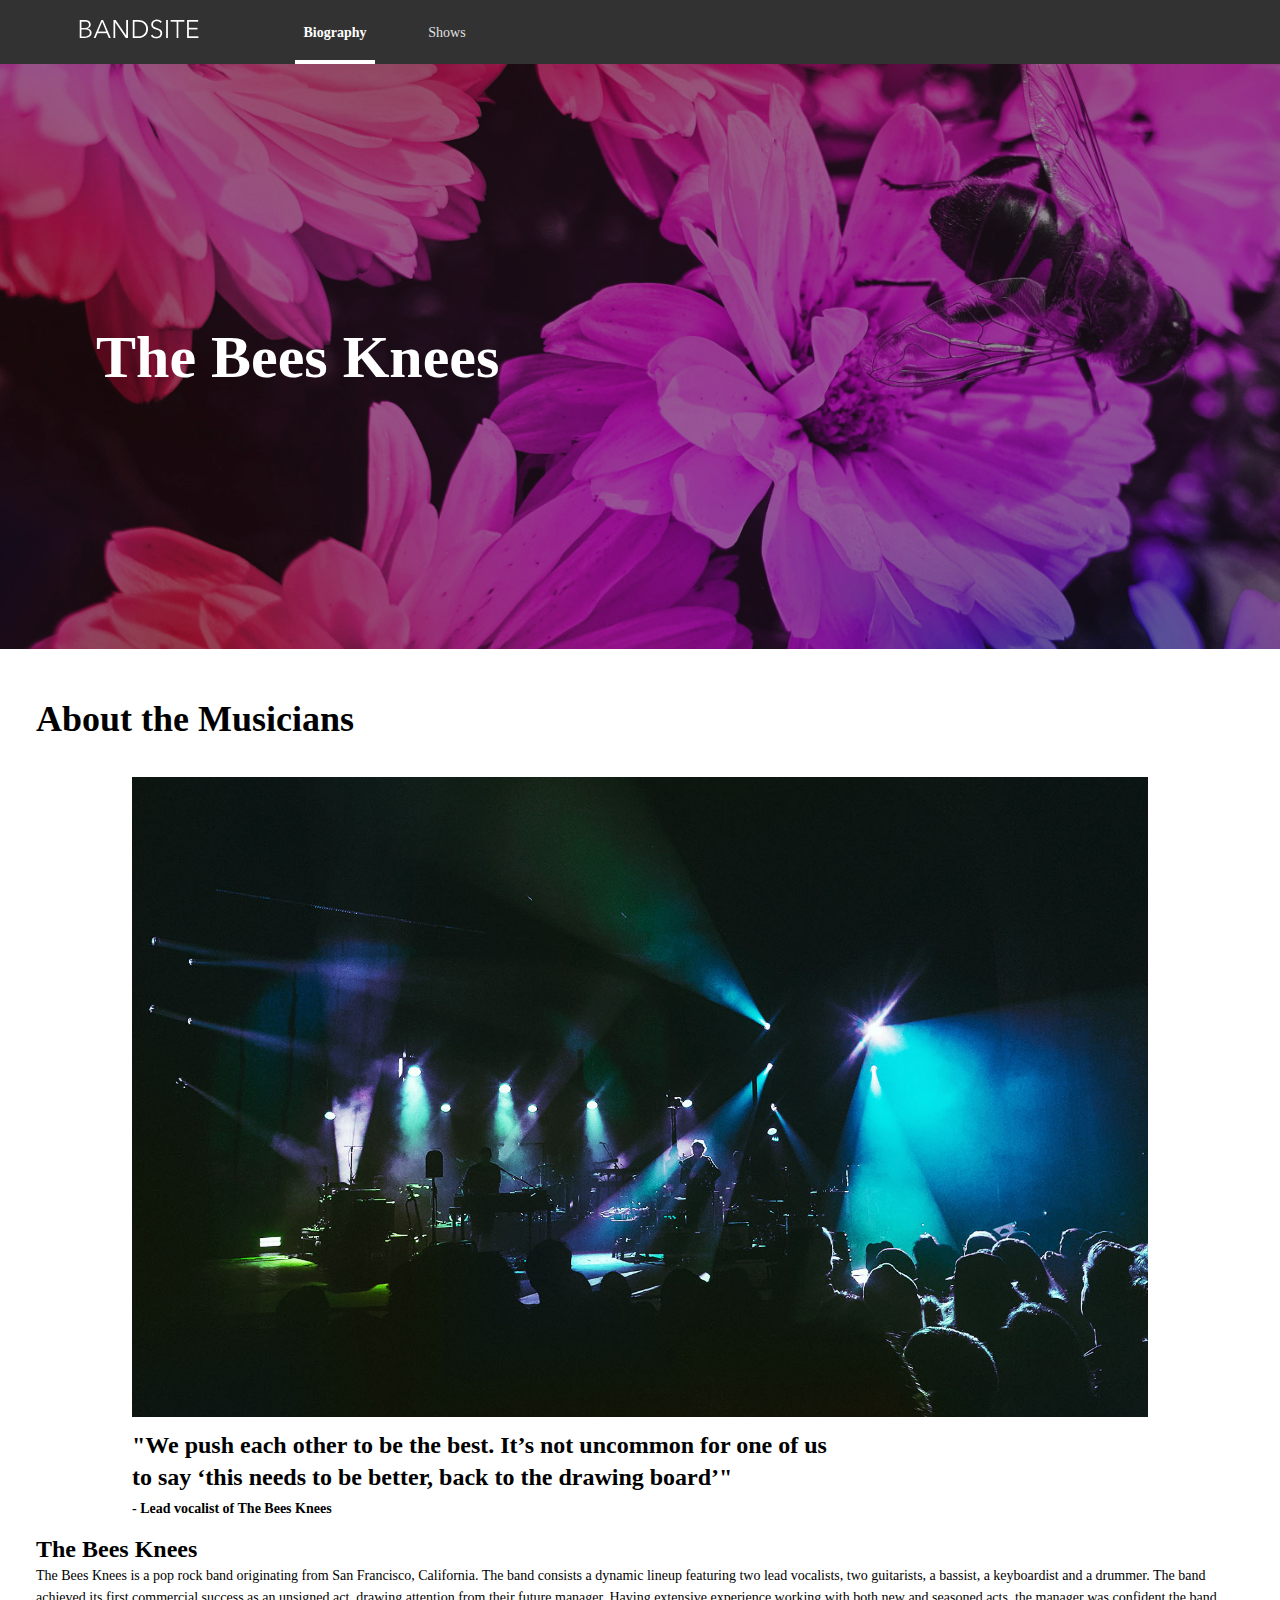
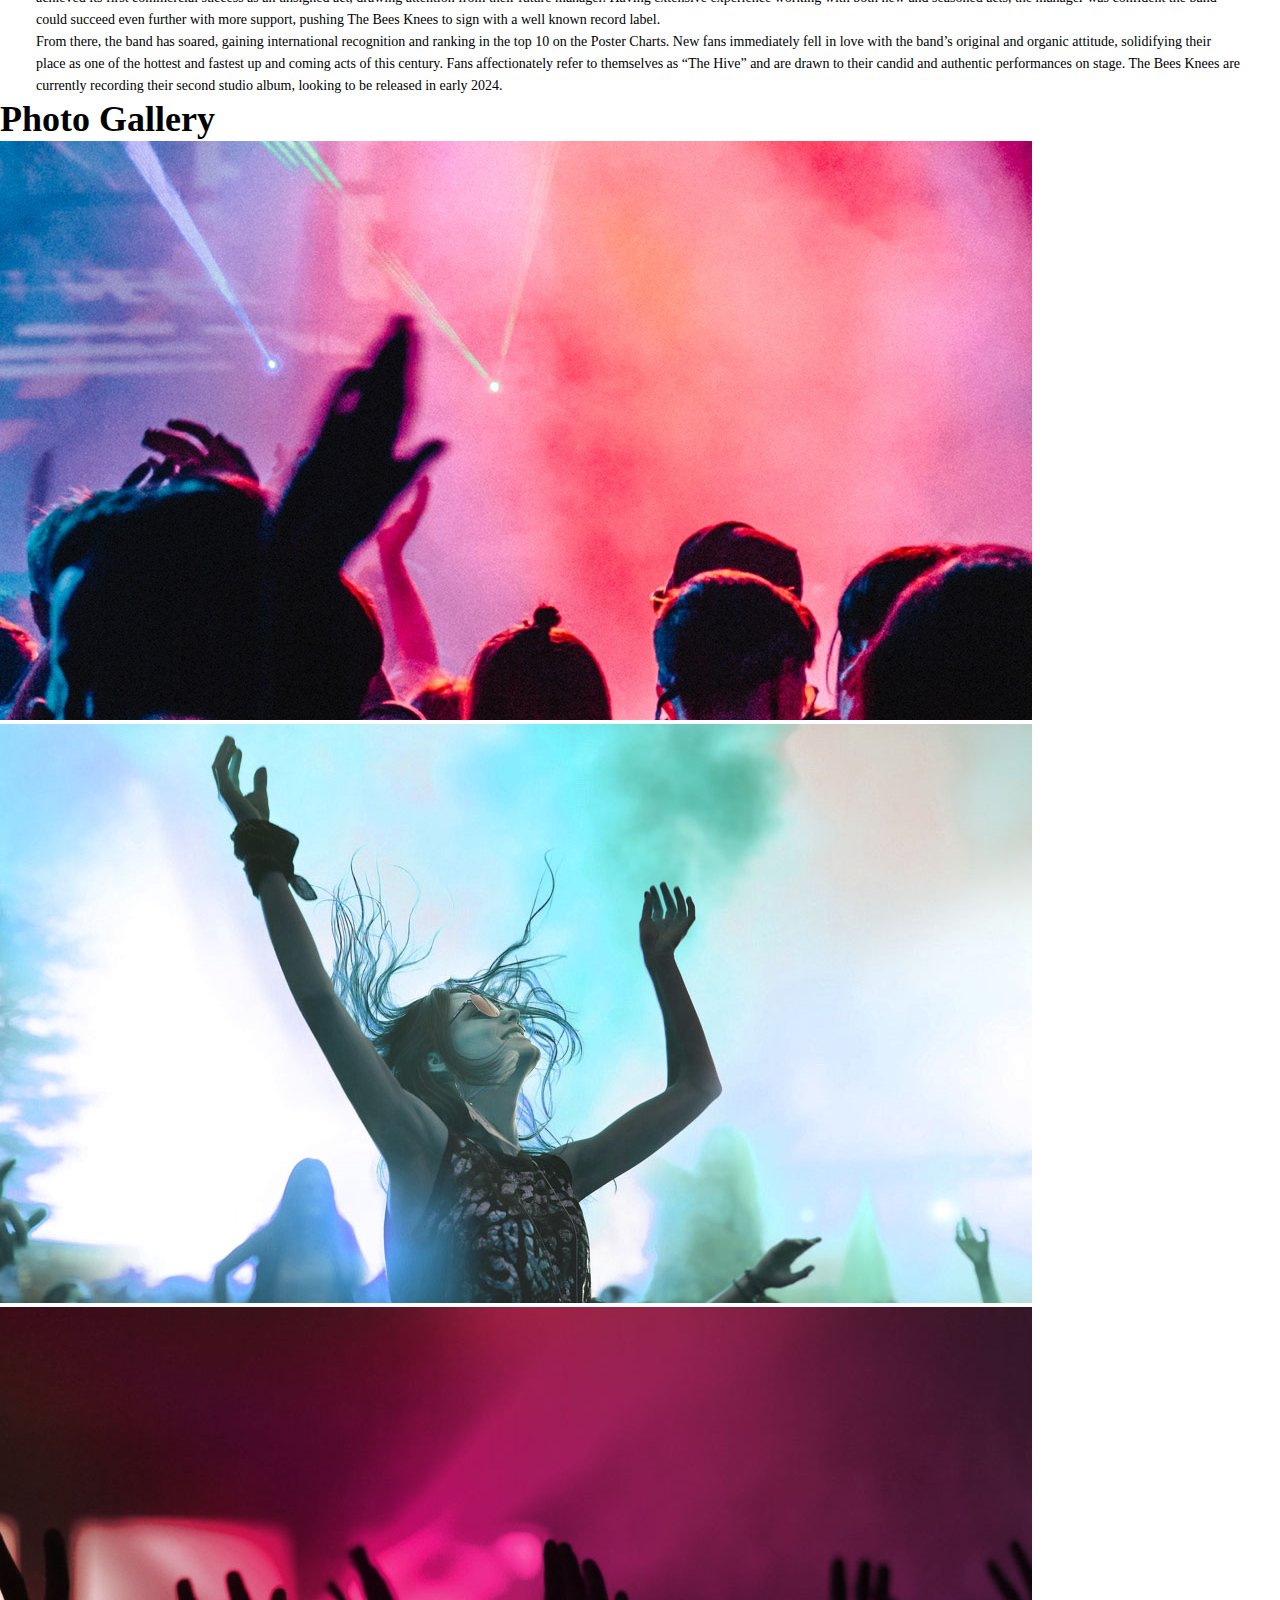
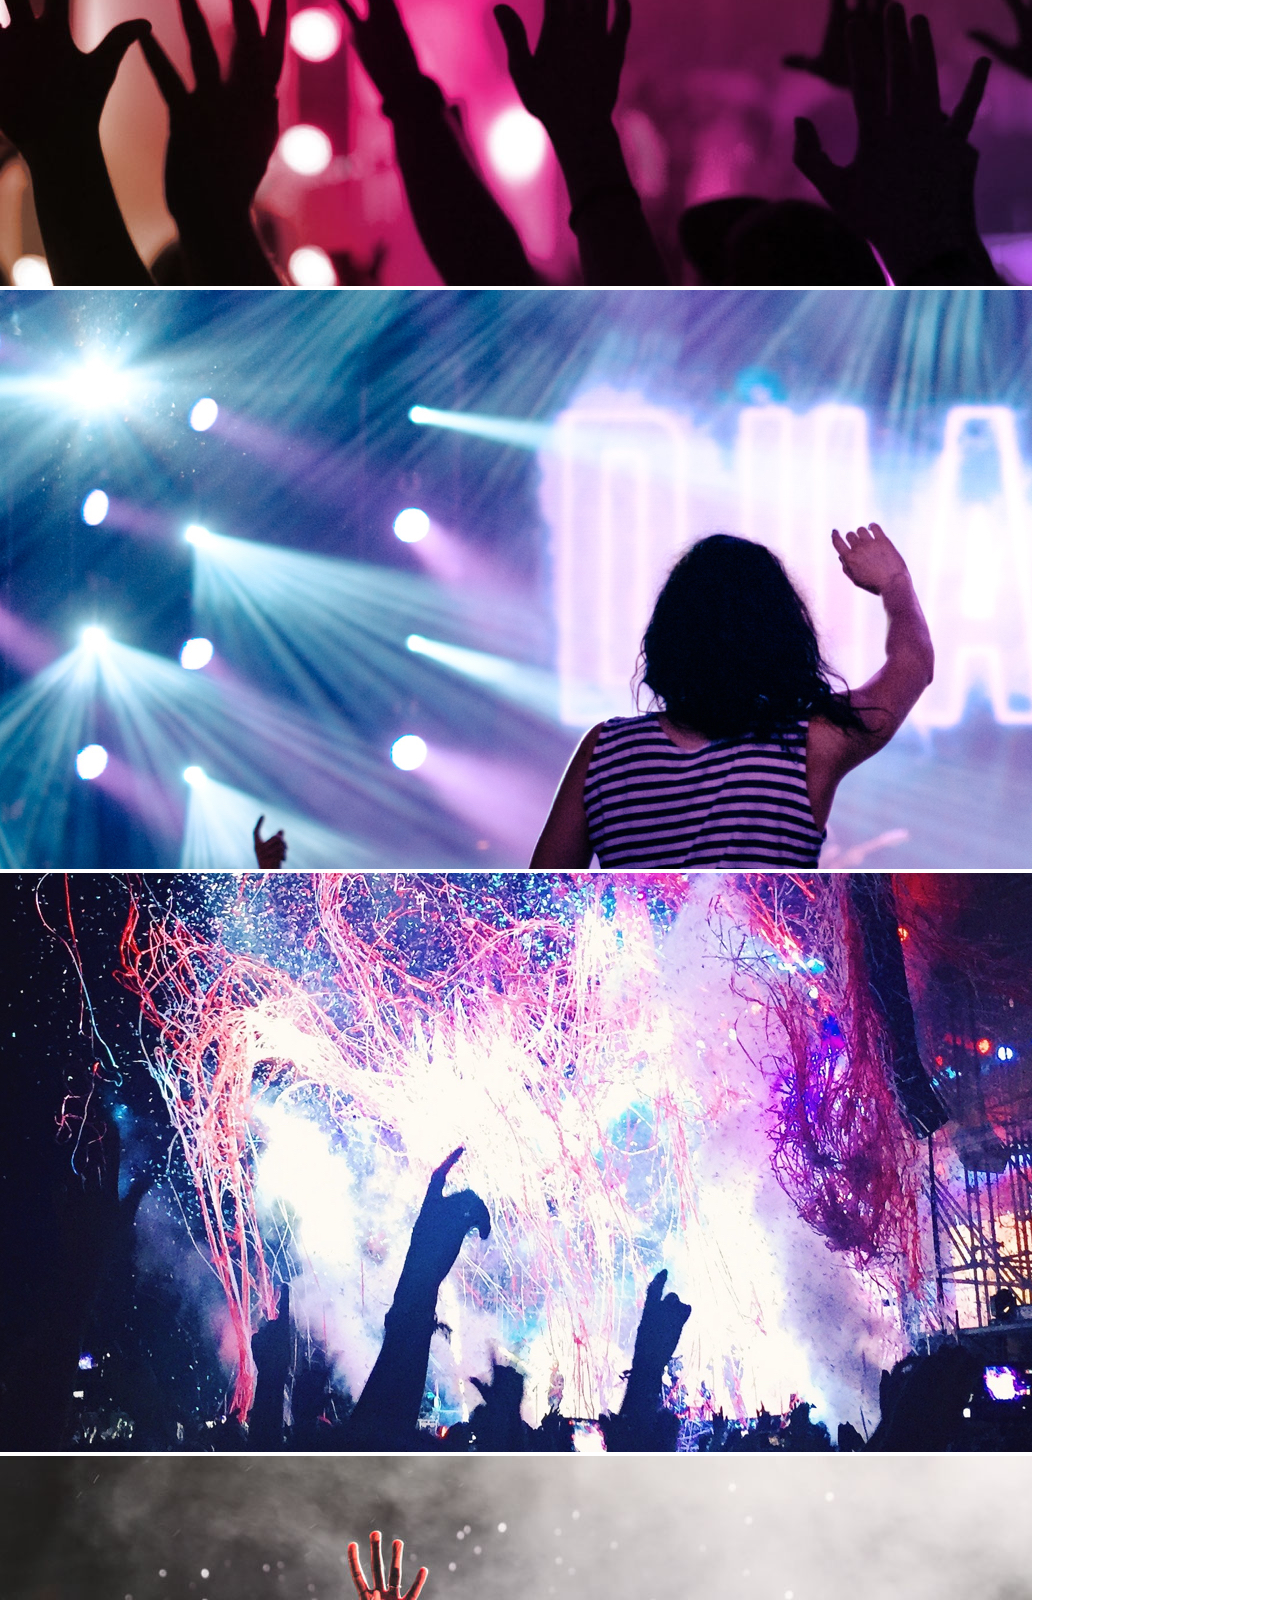
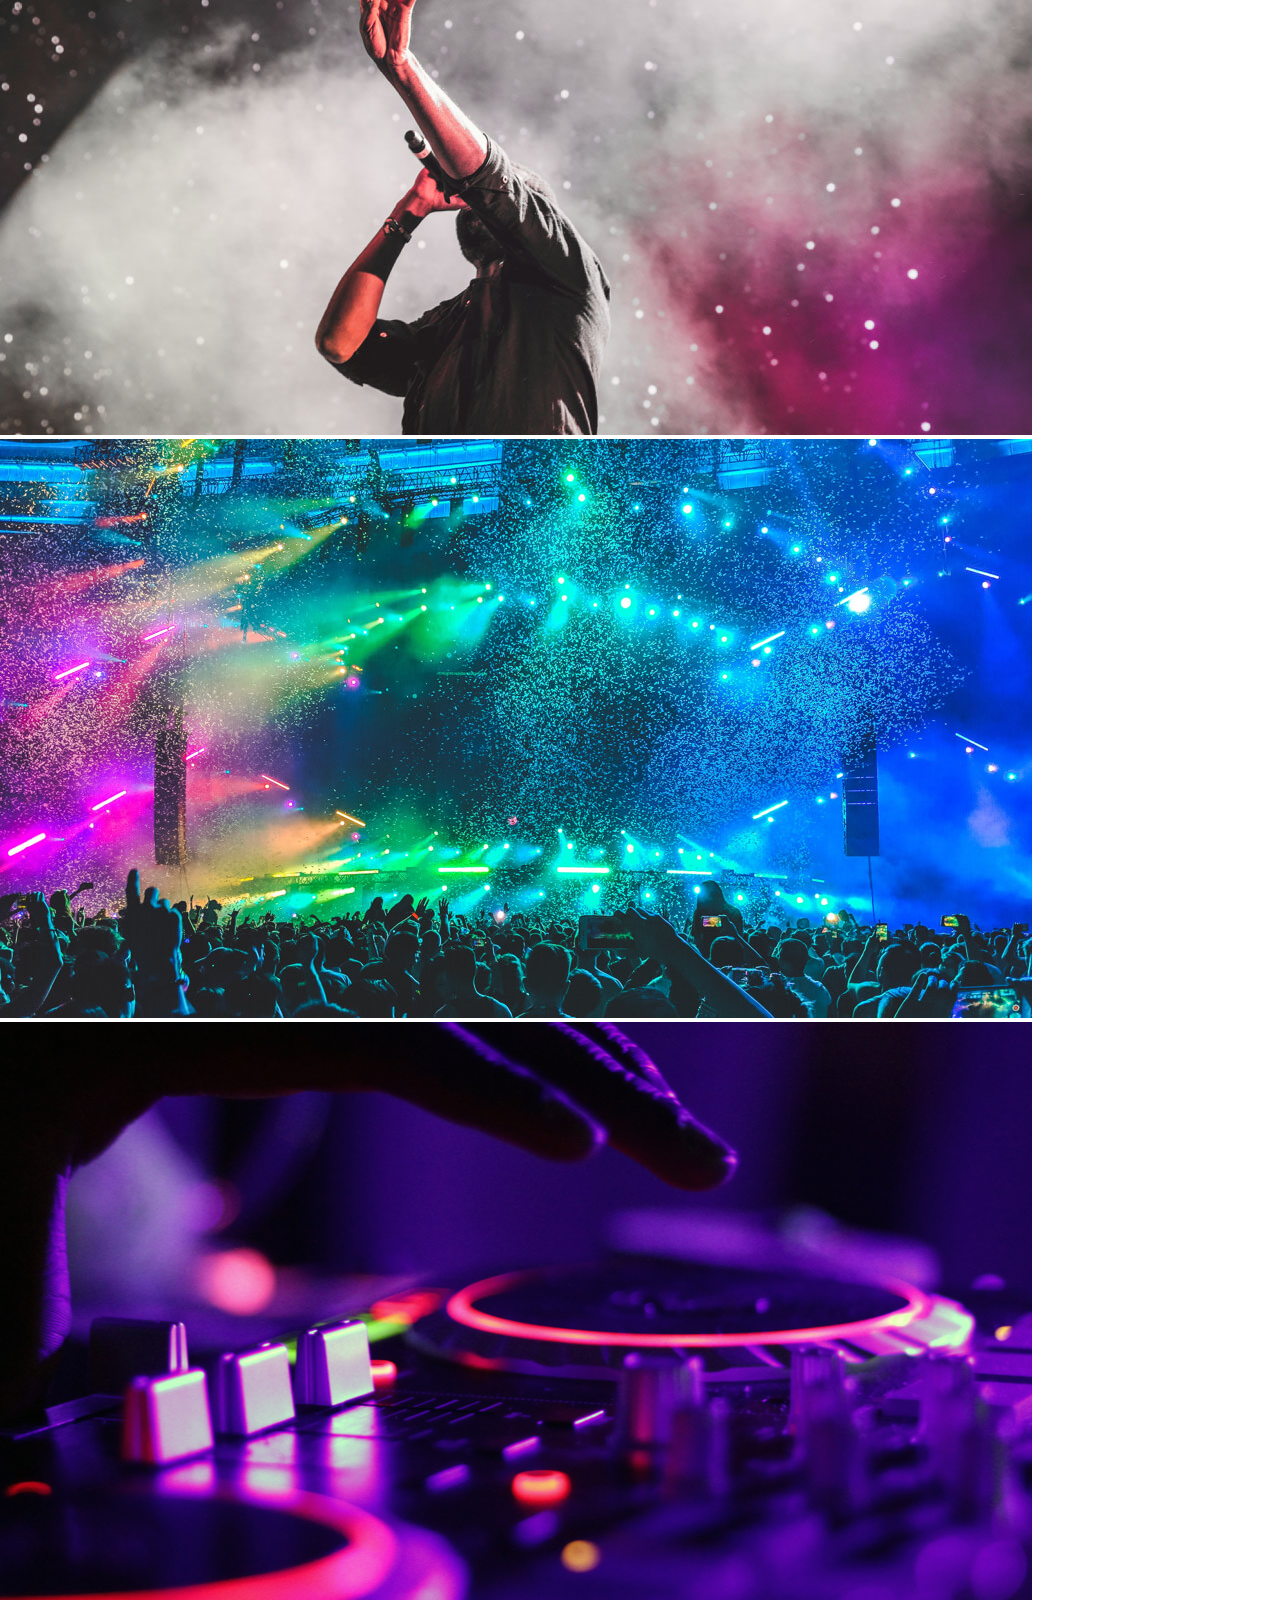
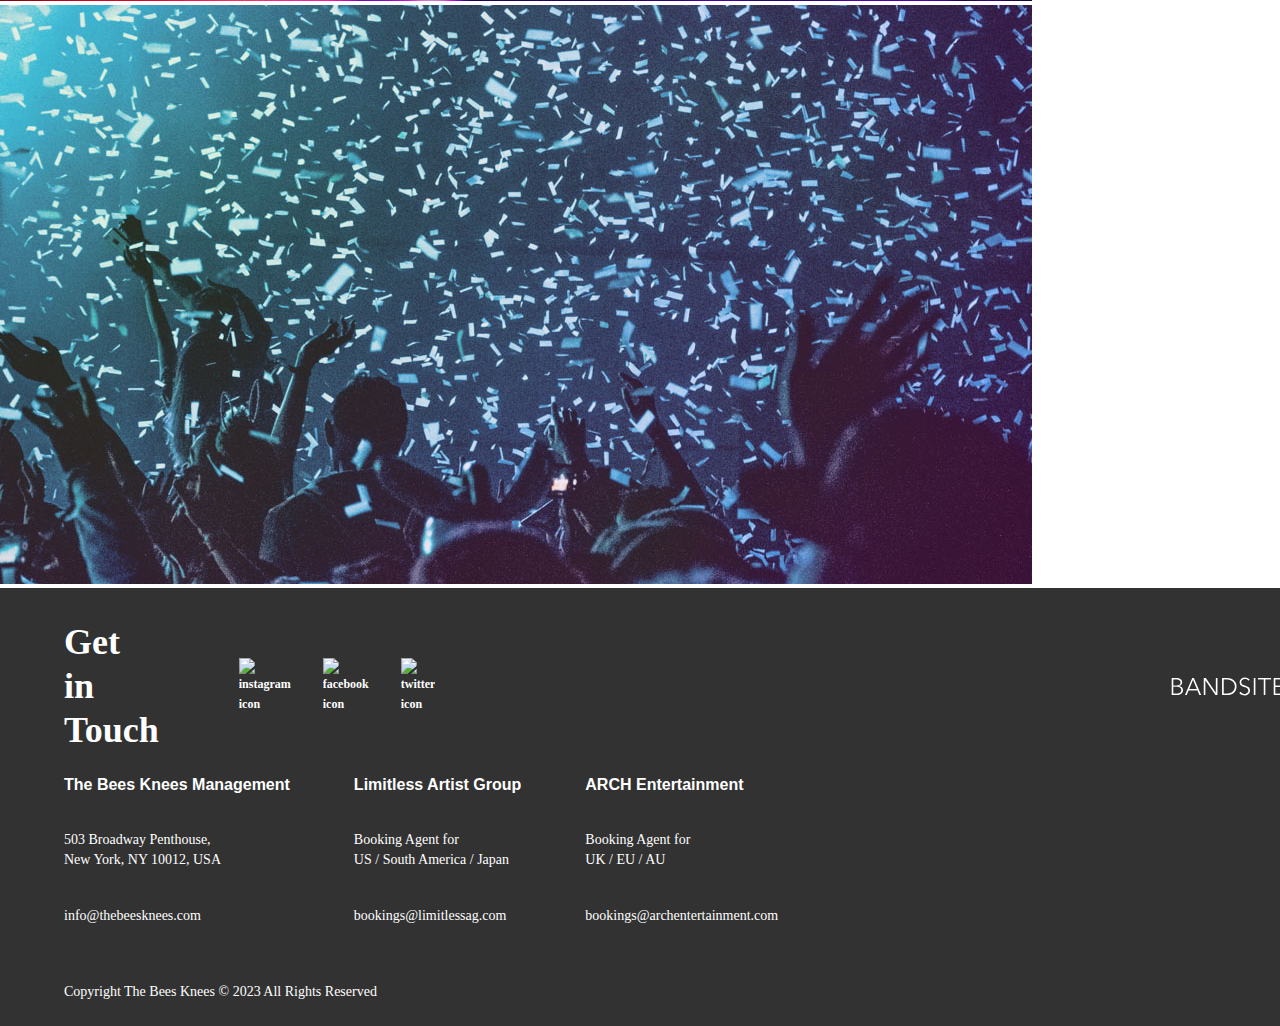
==== index.html @ 5f23d408 "add styling to about section image and quote" ====
<!DOCTYPE html>
<html lang="en">
<head>
    <meta charset="UTF-8">
    <meta name="viewport" content="width=device-width, initial-scale=1.0">
    <title>BandSite | Biography</title>
    <link rel="stylesheet" href="./styles/bio.css" />
</head>
<body>
    <!-- navigation -->
    <header class="nav-header">
        <nav class="navigation">
            <h1 class="navigation__heading">
                <a href="./index.html"><img class="navigation__logo" src="./assets/logos/Logo-bandsite.svg" alt="bandsite logo"></a>
            </h1>
            </div>
            <div class="navigation__menu">
                <ul class="navigation__pages">
                    <li class="navigation__item navigation__item--active"><a class="navigation__link navigation__link--active" href="./index.html">Biography</a></li>
                    <li class="navigation__item navigation__item--inactive"><a class="navigation__link navigation__link--inactive" href="./pages/shows.html">Shows</a></li>
                </ul>
            </div>
        </nav>
    </header>

    <!-- hero section -->
    <section class="hero">
        <div class="hero__title">
            <h2 class="hero__text">The Bees Knees</h2>
        </div>
    </section>

    <main>
        <!-- about section -->
        <section class="about">
            <div>
                <h2 class="about__title">About the Musicians</h2>
            </div>

            <div class="about__content">
                <div>
                    <img class="about__image" src="./assets/images/band.jpg" alt="band on stage">
                </div>

                <!-- quote from band -->
                <div class="about__quote">
                    <p class="about__quotation">"We push each other to be the best. It’s not uncommon for one of us to say ‘this needs to be better, back to the drawing board’"</p>
                    <p class="about__quotee">- Lead vocalist of The Bees Knees</p>
                </div>

                <!-- band biography -->
                <article class="about__biography">
                    <h3 class="about__subtitle">The Bees Knees</h3>
                    <div class="about__text">
                        <p class="about__paragraph">The Bees Knees is a pop rock band originating from San Francisco, California. The band consists a dynamic lineup featuring two lead vocalists, two guitarists, a bassist, a keyboardist and a drummer. The band achieved its first commercial success as an unsigned act, drawing attention from their future manager. Having extensive experience working with both new and seasoned acts, the manager was confident the band could succeed even further with more support, pushing The Bees Knees to sign with a well known record label.</p>
                        <p class="about__paragraph">From there, the band has soared, gaining international recognition and ranking in the top 10 on the Poster Charts. New fans immediately fell in love with the band’s original and organic attitude, solidifying their place as one of the hottest and fastest up and coming acts of this century. Fans affectionately refer to themselves as “The Hive” and are drawn to their candid and authentic performances on stage. The Bees Knees are currently recording their second studio album, looking to be released in early 2024.</p>
                    </div>
                </article>
            </div>
        </section>

        <!-- gallery section -->
        <section class="gallery">
            <h2 class="gallery__title">Photo Gallery</h2>
            <div class="gallery__collection">
                <img class="gallery__image" src="./assets/images/Photo-gallery-1.jpg" alt="">
                <img class="gallery__image" src="./assets/images/Photo-gallery-2.jpg" alt="">
                <img class="gallery__image" src="./assets/images/Photo-gallery-3.jpg" alt="">
                <img class="gallery__image" src="./assets/images/Photo-gallery-4.jpg" alt="">
                <img class="gallery__image" src="./assets/images/Photo-gallery-5.jpg" alt="">
                <img class="gallery__image" src="./assets/images/Photo-gallery-6.jpg" alt="">
                <img class="gallery__image" src="./assets/images/Photo-gallery-7.jpg" alt="">
                <img class="gallery__image" src="./assets/images/Photo-gallery-8.jpg" alt="">
                <img class="gallery__image" src="./assets/images/Photo-gallery-9.jpg" alt="">
            </div>
        </section>
    </main>

    <!-- footer -->
    <footer class="footer">
        <section class="footer__content">

            <!-- social media section -->
            <section class="footer__social">
                <h2 class="footer__title">Get in Touch</h2>
                <div class="footer__menu">
                    <a class="footer__link" href="https://instagram.com"><img class="footer__icons" src="./assets/icons/SVG/Icon-instagram.svg" alt="instagram icon"></a>
                    <a class="footer__link" href="https://facebook.com"><img class="footer__icons" src="./assets/icons/SVG/Icon-facebook.svg" alt="facebook icon"></a>
                    <a class="footer__link" href="https://twitter.com"><img class="footer__icons" src="./assets/icons/SVG/Icon-twitter.svg" alt="twitter icon"></a>
                </div>
                <!-- footer logo for tablet and desktop -->
                <div class="footer__wordmark--nonmobile">
                    <a class="footer__wordmark--nonmobile" href="./index.html"><img class="footer__logo-nonmobile" src="./assets/logos/Logo-bandsite.svg" alt="bandsite logo"></a>
                </div>
            </section>

            <!-- contact section -->
            <section class="footer__contact">
                <div class="footer__info">
                    <h4 class="footer__subtitle">The Bees Knees Management</h4>
                    <p class="footer__text">503 Broadway Penthouse,</p>
                    <p class="footer__text">New York, NY 10012, USA</p>
                    <p class="footer__email"><a class="footer__text" href="mailto:info@thebeesknees.com"></a>info@thebeesknees.com</p>
                </div>
                <div class="footer__info">
                    <h4 class="footer__subtitle">Limitless Artist Group</h4>
                    <p class="footer__text">Booking Agent for</p>
                    <p class="footer__text">US / South America / Japan</p>
                    <p class="footer__email"><a class="footer__text" href="mailto:bookings@limitlessag.com"></a>bookings@limitlessag.com</p>
                </div>
                <div class="footer__info">
                    <h4 class="footer__subtitle">ARCH Entertainment</h4>
                    <p class="footer__text">Booking Agent for</p>
                    <p class="footer__text">UK / EU / AU</p>
                    <p class="footer__email"><a class="footer__text" href="mailto:bookings@archentertainment.com"></a>bookings@archentertainment.com</p>
                </div>
            </section>

            <!-- footer logo for mobile -->
            <div class="footer__wordmark--mobile">
                <a class="footer__wordmark--mobile" href="./index.html"><img class="footer__logo--mobile" src="./assets/logos/Logo-bandsite.svg" alt="bandsite logo"></a>
            </div>

            <!-- copyright section -->
            <div>
                <p class="footer__copy">Copyright The Bees Knees © 2023 All Rights Reserved</p>
            </div>
        </section>
    </footer>
</body>
</html>
---- styles/bio.css ----
@font-face {
  font-family: "Avenir Next";
  src: url(../assets/fonts/AvenirNextLTPro-Regular.otf) format("otf");
  font-weight: 400;
  font-style: normal;
}
@font-face {
  font-family: "Avenir Next";
  src: url(../assets/fonts/AvenirNextLTPro-Demi.otf) format("otf");
  font-weight: 600;
  font-style: normal;
}
@font-face {
  font-family: "Avenir Next";
  src: url(../assets/fonts/AvenirNextLTPro-Bold.otf) format("otf");
  font-weight: 700;
  font-style: normal;
}
html {
  font-family: "Avenir Next", sans-serif;
}

* {
  box-sizing: border-box;
}

html, body {
  padding: 0rem;
  margin: 0rem;
}

h1, h2, h3, h4, p {
  margin: 0rem;
}

ul, li {
  list-style-type: none;
}

a, a:visited {
  text-decoration: none;
  color: #FFFFFF;
}

@media screen and (min-width: 320px) and (max-width: 767px) {
  h1 {
    font-family: "Avenir Next";
    font-weight: 700;
    font-size: 24px;
    line-height: 32px;
  }
}
@media screen and (min-width: 768px) and (max-width: 1279px) {
  h1 {
    font-family: "Avenir Next";
    font-weight: 700;
    font-size: 60px;
    line-height: 68px;
  }
}
@media screen and (min-width: 1280px) and (max-width: 1920px) {
  h1 {
    font-family: "Avenir Next";
    font-weight: 700;
    font-size: 60px;
    line-height: 68px;
  }
}

@media screen and (min-width: 320px) and (max-width: 767px) {
  h2 {
    font-family: "Avenir Next";
    font-weight: 700;
    font-size: 24px;
    line-height: 32px;
  }
}
@media screen and (min-width: 768px) and (max-width: 1279px) {
  h2 {
    font-family: "Avenir Next";
    font-weight: 700;
    font-size: 36px;
    line-height: 44px;
  }
}
@media screen and (min-width: 1280px) and (max-width: 1920px) {
  h2 {
    font-family: "Avenir Next";
    font-weight: 700;
    font-size: 36px;
    line-height: 44px;
  }
}

@media screen and (min-width: 320px) and (max-width: 767px) {
  h3 {
    font-family: "Avenir Next";
    font-weight: 600;
    font-size: 14px;
    line-height: 22px;
  }
}
@media screen and (min-width: 768px) and (max-width: 1279px) {
  h3 {
    font-family: "Avenir Next";
    font-weight: 600;
    font-size: 24px;
    line-height: 32px;
  }
}
@media screen and (min-width: 1280px) and (max-width: 1920px) {
  h3 {
    font-family: "Avenir Next";
    font-weight: 600;
    font-size: 24px;
    line-height: 32px;
  }
}

@media screen and (min-width: 320px) and (max-width: 767px) {
  p {
    font-family: "Avenir Next";
    font-weight: 400;
    font-size: 13px;
    line-height: 18px;
  }
}
@media screen and (min-width: 768px) and (max-width: 1279px) {
  p {
    font-family: "Avenir Next";
    font-weight: 400;
    font-size: 14px;
    line-height: 22px;
  }
}
@media screen and (min-width: 1280px) and (max-width: 1920px) {
  p {
    font-family: "Avenir Next";
    font-weight: 400;
    font-size: 14px;
    line-height: 22px;
  }
}

@media screen and (min-width: 320px) and (max-width: 767px) {
  a, li {
    font-family: "Avenir Next";
    font-weight: 700;
    font-size: 10px;
    line-height: 20px;
  }
}
@media screen and (min-width: 768px) and (max-width: 1279px) {
  a, li {
    font-family: "Avenir Next";
    font-weight: 700;
    font-size: 12px;
    line-height: 20px;
  }
}
@media screen and (min-width: 1280px) and (max-width: 1920px) {
  a, li {
    font-family: "Avenir Next";
    font-weight: 700;
    font-size: 12px;
    line-height: 20px;
  }
}

.nav-header {
  width: 100%;
  background-color: #323232;
}
@media screen and (min-width: 320px) and (max-width: 767px) {
  .nav-header {
    padding: 0.5rem 0rem;
  }
}
@media screen and (min-width: 768px) and (max-width: 1279px) {
  .nav-header {
    padding-left: 36px;
    padding-right: 36px;
  }
}
@media screen and (min-width: 1280px) and (max-width: 1920px) {
  .nav-header {
    padding: 0 auto;
  }
}

.navigation {
  width: 100%;
  background-color: #323232;
  display: flex;
}
@media screen and (min-width: 320px) and (max-width: 767px) {
  .navigation {
    flex-direction: column;
    align-items: center;
    justify-content: center;
  }
}
@media screen and (min-width: 768px) and (max-width: 1279px) {
  .navigation {
    align-items: center;
    justify-content: flex-end;
    height: 4rem;
  }
}
@media screen and (min-width: 1280px) and (max-width: 1920px) {
  .navigation {
    align-items: center;
    justify-content: flex-end;
    margin: 0 63px;
    height: 4rem;
  }
}
.navigation__heading {
  padding: 0.5rem 1rem;
}
@media screen and (min-width: 768px) and (max-width: 1279px) {
  .navigation__heading {
    display: flex;
    align-items: flex-start;
  }
}
@media screen and (min-width: 1280px) and (max-width: 1920px) {
  .navigation__heading {
    display: flex;
    align-items: flex-start;
  }
}
.navigation__logo {
  width: 120px;
  height: 20px;
}
.navigation__menu {
  width: 100%;
}
.navigation__pages {
  width: 100%;
  display: flex;
  align-items: flex-end;
  justify-content: space-around;
  position: relative;
  top: 0.5rem;
  padding: 0rem;
  margin: 0rem;
}
@media screen and (min-width: 768px) and (max-width: 1279px) {
  .navigation__pages {
    justify-content: left;
    padding: 0.4rem 0rem 0rem 4rem;
    margin: 0rem;
  }
}
@media screen and (min-width: 1280px) and (max-width: 1920px) {
  .navigation__pages {
    justify-content: left;
    padding: 0.4rem 0rem 0rem 4rem;
    margin: 0rem;
  }
}
.navigation__item {
  text-align: center;
  padding: 0rem 0rem 0.5rem 0rem;
  transition: all ease-in-out 0.2s;
}
@media screen and (min-width: 320px) and (max-width: 767px) {
  .navigation__item {
    width: 100%;
  }
}
@media screen and (min-width: 768px) and (max-width: 1279px) {
  .navigation__item {
    padding: 0rem 0rem 1rem 0rem;
    margin: 0rem 1rem;
    width: 5rem;
  }
}
@media screen and (min-width: 1280px) and (max-width: 1920px) {
  .navigation__item {
    padding: 0rem 0rem 1rem 0rem;
    margin: 0rem 1rem;
    width: 5rem;
  }
}
.navigation__item--active, .navigation__item:hover, .navigation__item:focus {
  border-bottom: 0.25rem #FFFFFF solid;
  color: #FFFFFF;
}
.navigation__item--inactive {
  border-bottom: 0.25rem #323232 solid;
  color: #E1E1E1;
}
.navigation__link {
  font-family: "Avenir Next";
  font-weight: 600;
  font-size: 14px;
  line-height: 22px;
}
.navigation__link--active, .navigation__link:hover, .navigation__link:focus {
  font-weight: 600;
  color: #FFFFFF;
}
.navigation__link--inactive {
  font-weight: 400;
  color: #E1E1E1;
}

.footer {
  width: 100%;
  background-color: #323232;
  color: #FFFFFF;
  padding: 1rem 1rem 0rem 1rem;
}
@media screen and (min-width: 768px) and (max-width: 1279px) {
  .footer {
    padding: 2rem 2.25rem 1rem;
    display: flex;
    align-items: flex-start;
    justify-content: space-between;
  }
}
@media screen and (min-width: 1280px) and (max-width: 1920px) {
  .footer {
    padding: 2rem 4rem 1rem;
    max-width: 1920px;
    margin: 0 auto;
  }
}
.footer * {
  padding: 0.5rem 0rem;
}
.footer__content {
  padding: 0rem;
}
@media screen and (min-width: 768px) and (max-width: 1279px) {
  .footer__content {
    width: 100%;
    display: flex;
    flex-direction: column;
    align-items: flex-start;
    justify-content: flex-start;
  }
}
.footer__social {
  padding: 0rem;
  width: 100%;
  display: flex;
  flex-direction: column;
}
@media screen and (min-width: 768px) and (max-width: 1279px) {
  .footer__social {
    display: flex;
    flex-direction: row;
    align-items: center;
  }
}
@media screen and (min-width: 1280px) and (max-width: 1920px) {
  .footer__social {
    display: flex;
    flex-direction: row;
    align-items: center;
  }
}
.footer__title {
  order: 1;
  padding: 1rem 0rem 0rem;
  font-family: "Avenir Next";
  font-weight: 700;
  font-size: 24px;
  line-height: 32px;
  font-weight: 600;
}
@media screen and (min-width: 768px) and (max-width: 1279px) {
  .footer__title {
    font-family: "Avenir Next";
    font-weight: 700;
    font-size: 36px;
    line-height: 44px;
    font-weight: 600;
    display: flex;
    align-items: center;
    padding: 0rem;
  }
}
@media screen and (min-width: 1280px) and (max-width: 1920px) {
  .footer__title {
    font-family: "Avenir Next";
    font-weight: 700;
    font-size: 36px;
    line-height: 44px;
    font-weight: 600;
    display: flex;
    align-items: center;
    padding: 0rem;
  }
}
.footer__menu {
  order: 2;
  padding: 0rem;
  display: flex;
  align-items: center;
}
@media screen and (min-width: 768px) and (max-width: 1279px) {
  .footer__menu {
    margin: 0rem 0rem 0rem 2.5rem;
  }
}
@media screen and (min-width: 1280px) and (max-width: 1920px) {
  .footer__menu {
    margin: 0rem 0rem 0rem 5rem;
  }
}
.footer__link {
  margin: 0rem 0.5rem 0rem 0rem;
}
@media screen and (min-width: 768px) and (max-width: 1279px) {
  .footer__link {
    display: flex;
    padding: 0rem;
  }
}
@media screen and (min-width: 1280px) and (max-width: 1920px) {
  .footer__link {
    display: flex;
    padding: 0rem;
  }
}
.footer__icons {
  padding: 1rem 0rem 0rem;
  margin: 0rem 1.5rem 0rem 0rem;
}
@media screen and (min-width: 768px) and (max-width: 1279px) {
  .footer__icons {
    padding: 0rem;
  }
}
@media screen and (min-width: 1280px) and (max-width: 1920px) {
  .footer__icons {
    padding: 0rem;
  }
}
@media screen and (min-width: 768px) and (max-width: 1279px) {
  .footer__contact {
    display: flex;
    align-items: center;
    justify-content: flex-start;
    width: 100%;
    padding: 0rem;
    margin: 0rem;
  }
}
@media screen and (min-width: 1280px) and (max-width: 1920px) {
  .footer__contact {
    display: flex;
    align-items: center;
    justify-content: flex-start;
    width: 100%;
    padding: 0rem;
    margin: 0rem;
  }
}
@media screen and (min-width: 768px) and (max-width: 1279px) {
  .footer__info {
    margin: 0rem 1.5rem 0rem 0rem;
  }
}
@media screen and (min-width: 1280px) and (max-width: 1920px) {
  .footer__info {
    margin: 0rem 4rem 0rem 0rem;
  }
}
.footer__subtitle {
  padding: 0.5rem 0rem 1rem;
  margin: 0rem;
  font-weight: 600;
}
@media screen and (min-width: 768px) and (max-width: 1279px) {
  .footer__subtitle {
    padding: 1rem 0rem 2.25rem;
  }
}
@media screen and (min-width: 1280px) and (max-width: 1920px) {
  .footer__subtitle {
    padding: 1rem 0rem 2.25rem;
  }
}
.footer__text {
  padding: 0rem;
  font-family: "Avenir Next";
  font-weight: 400;
  font-size: 13px;
  line-height: 18px;
}
@media screen and (min-width: 768px) and (max-width: 1279px) {
  .footer__text {
    font-family: "Avenir Next";
    font-weight: 400;
    font-size: 14px;
    line-height: 20px;
  }
}
@media screen and (min-width: 1280px) and (max-width: 1920px) {
  .footer__text {
    font-family: "Avenir Next";
    font-weight: 400;
    font-size: 14px;
    line-height: 20px;
  }
}
.footer__email {
  padding: 1rem 0rem 0rem;
  font-family: "Avenir Next";
  font-weight: 400;
  font-size: 13px;
  line-height: 18px;
}
@media screen and (min-width: 768px) and (max-width: 1279px) {
  .footer__email {
    font-family: "Avenir Next";
    font-weight: 400;
    font-size: 14px;
    line-height: 20px;
    padding: 2.25rem 0rem 0rem;
  }
}
@media screen and (min-width: 1280px) and (max-width: 1920px) {
  .footer__email {
    font-family: "Avenir Next";
    font-weight: 400;
    font-size: 14px;
    line-height: 20px;
    padding: 2.25rem 0rem 0rem;
  }
}
.footer__wordmark {
  padding: 0rem;
  margin: 0rem;
}
@media screen and (min-width: 320px) and (max-width: 767px) {
  .footer__wordmark--mobile {
    display: flex;
    padding: 1rem 0rem 0rem;
    margin: 0rem;
  }
}
@media screen and (min-width: 768px) and (max-width: 1279px) {
  .footer__wordmark--mobile {
    display: none;
  }
}
@media screen and (min-width: 1280px) and (max-width: 1920px) {
  .footer__wordmark--mobile {
    display: none;
  }
}
.footer__wordmark--nonmobile {
  order: 3;
}
@media screen and (min-width: 320px) and (max-width: 767px) {
  .footer__wordmark--nonmobile {
    display: none;
  }
}
@media screen and (min-width: 768px) and (max-width: 1279px) {
  .footer__wordmark--nonmobile {
    display: flex;
    margin: 0rem 0rem 0rem 5rem;
  }
}
@media screen and (min-width: 1280px) and (max-width: 1920px) {
  .footer__wordmark--nonmobile {
    display: flex;
    margin: 0rem 0rem 0rem 22rem;
  }
}
.footer__logo {
  width: 120px;
  height: 20px;
  padding: 0rem;
}
@media screen and (min-width: 768px) and (max-width: 1279px) {
  .footer__logo--mobile {
    display: none;
  }
}
@media screen and (min-width: 1280px) and (max-width: 1920px) {
  .footer__logo--mobile {
    display: none;
  }
}
@media screen and (min-width: 320px) and (max-width: 767px) {
  .footer__logo--nonmobile {
    display: none;
  }
}
@media screen and (min-width: 768px) and (max-width: 1279px) {
  .footer__logo--nonmobile {
    display: flex;
  }
}
@media screen and (min-width: 1280px) and (max-width: 1920px) {
  .footer__logo--nonmobile {
    display: flex;
  }
}
.footer__copy {
  font-family: "Avenir Next";
  font-weight: 400;
  font-size: 13px;
  line-height: 18px;
}
@media screen and (min-width: 768px) and (max-width: 1279px) {
  .footer__copy {
    font-family: "Avenir Next";
    font-weight: 400;
    font-size: 14px;
    line-height: 20px;
    padding: 2.5rem 0rem 0rem;
  }
}
@media screen and (min-width: 1280px) and (max-width: 1920px) {
  .footer__copy {
    font-family: "Avenir Next";
    font-weight: 400;
    font-size: 14px;
    line-height: 20px;
    padding: 2.5rem 0rem 0rem;
  }
}

.hero {
  display: flex;
  background: url(../assets/images/hero-bio.jpg) rgba(50, 50, 50, 0.5);
  background-blend-mode: multiply;
  background-repeat: no-repeat;
  background-size: cover;
  background-position: center;
  padding: 1rem;
  width: 100%;
}
@media screen and (min-width: 320px) and (max-width: 767px) {
  .hero {
    height: 24vh;
  }
}
@media screen and (min-width: 768px) and (max-width: 1279px) {
  .hero {
    height: 47vh;
  }
}
@media screen and (min-width: 1280px) and (max-width: 1920px) {
  .hero {
    height: 65vh;
  }
}
.hero__title {
  align-self: center;
  margin: 1rem;
  color: #FFFFFF;
}
@media screen and (min-width: 768px) and (max-width: 1279px) {
  .hero__title {
    margin: 2.25rem;
  }
}
@media screen and (min-width: 1280px) and (max-width: 1920px) {
  .hero__title {
    margin: 5rem;
  }
}
.hero__text {
  font-family: "Avenir Next";
  font-weight: 700;
  font-size: 24px;
  line-height: 32px;
  font-weight: 600;
}
@media screen and (min-width: 768px) and (max-width: 1279px) {
  .hero__text {
    font-family: "Avenir Next";
    font-weight: 700;
    font-size: 60px;
    line-height: 68px;
    font-weight: 600;
  }
}
@media screen and (min-width: 1280px) and (max-width: 1920px) {
  .hero__text {
    font-family: "Avenir Next";
    font-weight: 700;
    font-size: 60px;
    line-height: 68px;
    font-weight: 600;
  }
}

.about {
  display: flex;
  flex-direction: column;
  width: 100%;
}
@media screen and (min-width: 320px) and (max-width: 767px) {
  .about {
    padding: 1.5rem 1rem 0rem 1rem;
  }
}
@media screen and (min-width: 768px) and (max-width: 1279px) {
  .about {
    padding: 3rem 2.25rem 0rem 2.25rem;
  }
}
@media screen and (min-width: 1280px) and (max-width: 1920px) {
  .about {
    padding: 3rem 2.25rem 0rem 2.25rem;
    max-width: 1920px;
  }
}
@media screen and (min-width: 320px) and (max-width: 767px) {
  .about__title {
    padding: 0rem 0rem 1rem 0rem;
    font-family: "Avenir Next";
    font-weight: 700;
    font-size: 24px;
    line-height: 32px;
    font-weight: 600;
  }
}
@media screen and (min-width: 768px) and (max-width: 1279px) {
  .about__title {
    padding: 0rem 0rem 2.25rem 0rem;
    font-family: "Avenir Next";
    font-weight: 700;
    font-size: 36px;
    line-height: 44px;
    font-weight: 600;
  }
}
@media screen and (min-width: 1280px) and (max-width: 1920px) {
  .about__title {
    padding: 0rem 0rem 2.25rem 0rem;
    font-family: "Avenir Next";
    font-weight: 700;
    font-size: 36px;
    line-height: 44px;
    font-weight: 600;
  }
}
.about__image {
  width: 100%;
  -o-object-fit: cover;
     object-fit: cover;
  -o-object-position: bottom;
     object-position: bottom;
  height: 12rem;
}
@media screen and (min-width: 768px) and (max-width: 1279px) {
  .about__image {
    padding: 0rem 3rem 0rem;
    height: 22rem;
  }
}
@media screen and (min-width: 1280px) and (max-width: 1920px) {
  .about__image {
    padding: 0rem 6rem 0rem;
    height: 40rem;
  }
}
.about__quote {
  padding: 0.5rem 0rem;
}
@media screen and (min-width: 768px) and (max-width: 1279px) {
  .about__quote {
    margin: 1rem 0rem 0rem 0rem;
  }
}
@media screen and (min-width: 1280px) and (max-width: 1920px) {
  .about__quote {
    width: 75%;
  }
}
@media screen and (min-width: 320px) and (max-width: 767px) {
  .about__quotation {
    font-family: "Avenir Next";
    font-weight: 600;
    font-size: 14px;
    line-height: 22px;
    text-align: left;
  }
}
@media screen and (min-width: 768px) and (max-width: 1279px) {
  .about__quotation {
    font-family: "Avenir Next";
    font-weight: 600;
    font-size: 24px;
    line-height: 32px;
    text-align: left;
    padding: 0rem 3rem 0rem;
  }
}
@media screen and (min-width: 1280px) and (max-width: 1920px) {
  .about__quotation {
    font-family: "Avenir Next";
    font-weight: 600;
    font-size: 24px;
    line-height: 32px;
    text-align: left;
    padding: 0rem 6rem 0rem;
  }
}
@media screen and (min-width: 320px) and (max-width: 767px) {
  .about__quotee {
    font-family: "Avenir Next";
    font-weight: 600;
    font-size: 14px;
    line-height: 22px;
    text-align: left;
  }
}
@media screen and (min-width: 768px) and (max-width: 1279px) {
  .about__quotee {
    font-family: "Avenir Next";
    font-weight: 600;
    font-size: 24px;
    line-height: 32px;
    text-align: left;
    padding: 0rem 3rem 0rem;
    font-size: 14px;
  }
}
@media screen and (min-width: 1280px) and (max-width: 1920px) {
  .about__quotee {
    font-family: "Avenir Next";
    font-weight: 600;
    font-size: 24px;
    line-height: 32px;
    text-align: left;
    padding: 0rem 6rem 0rem;
    font-size: 14px;
  }
}/*# sourceMappingURL=bio.css.map */
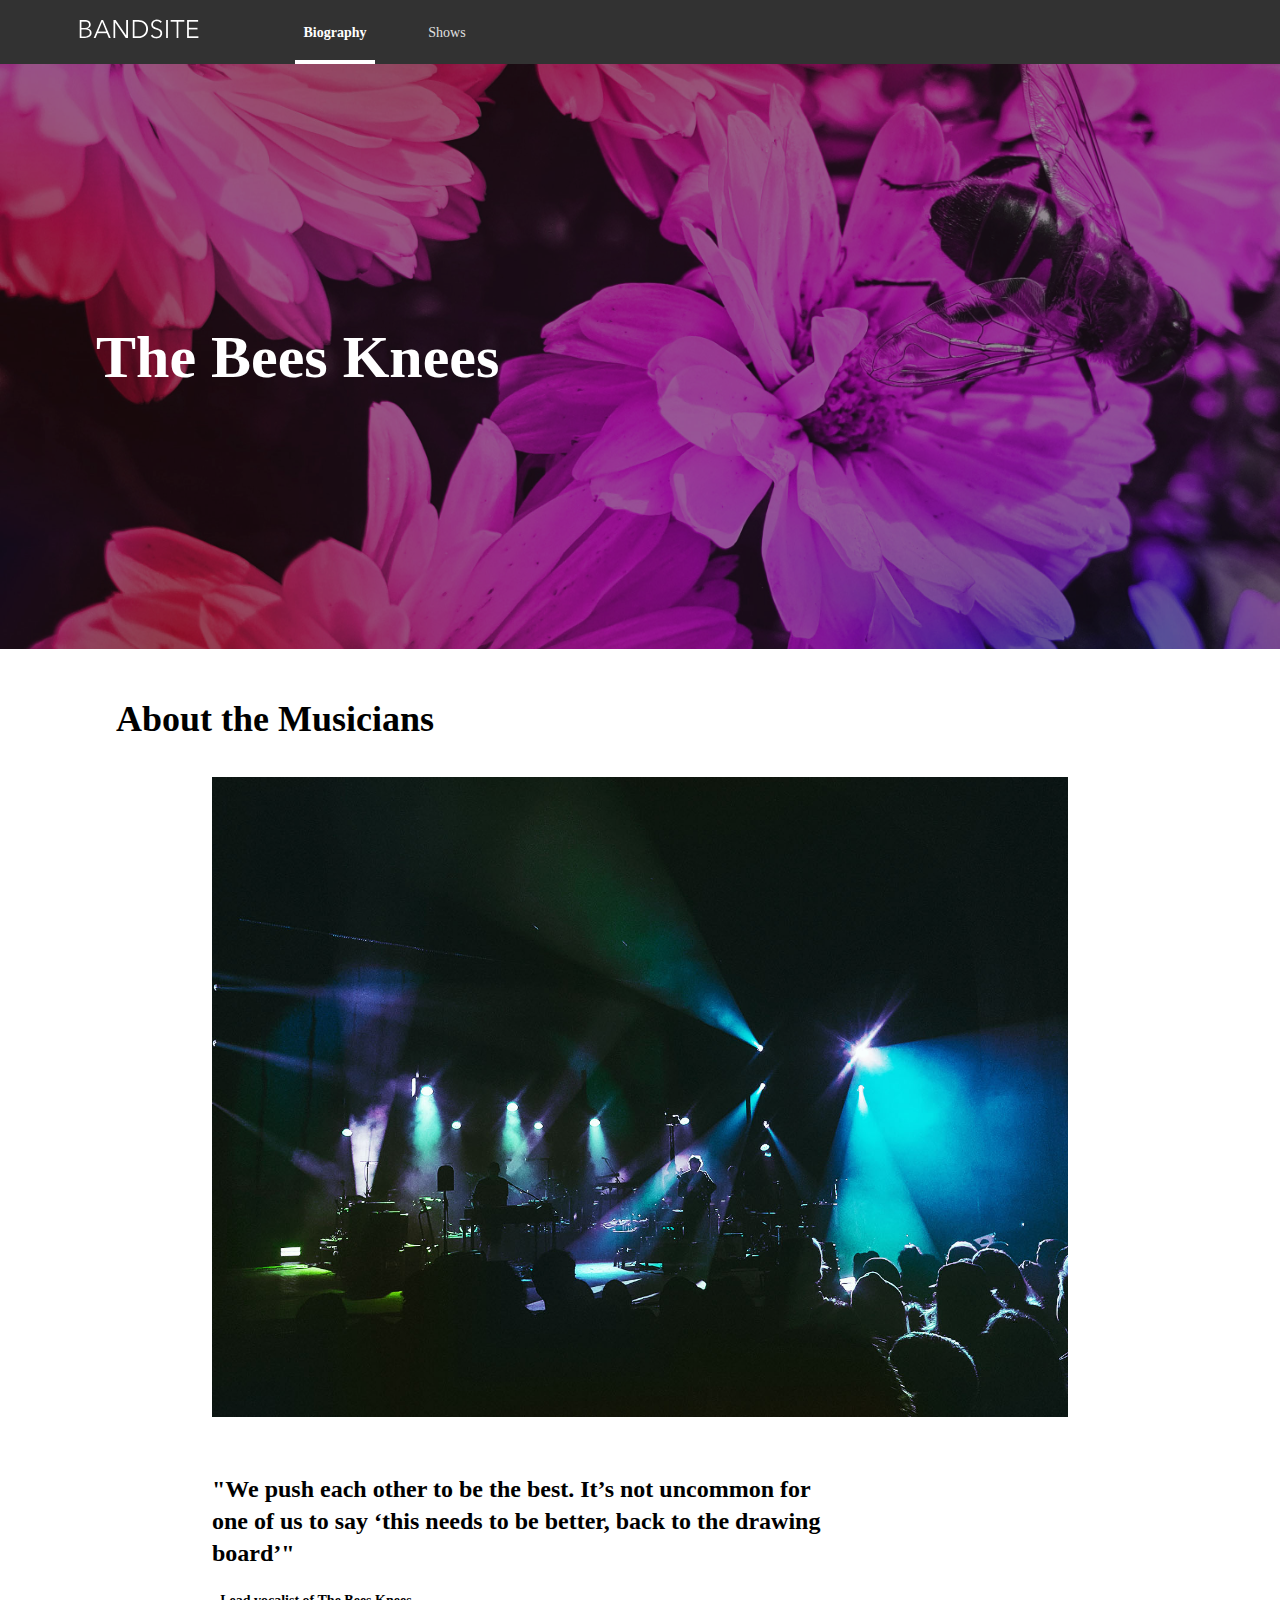
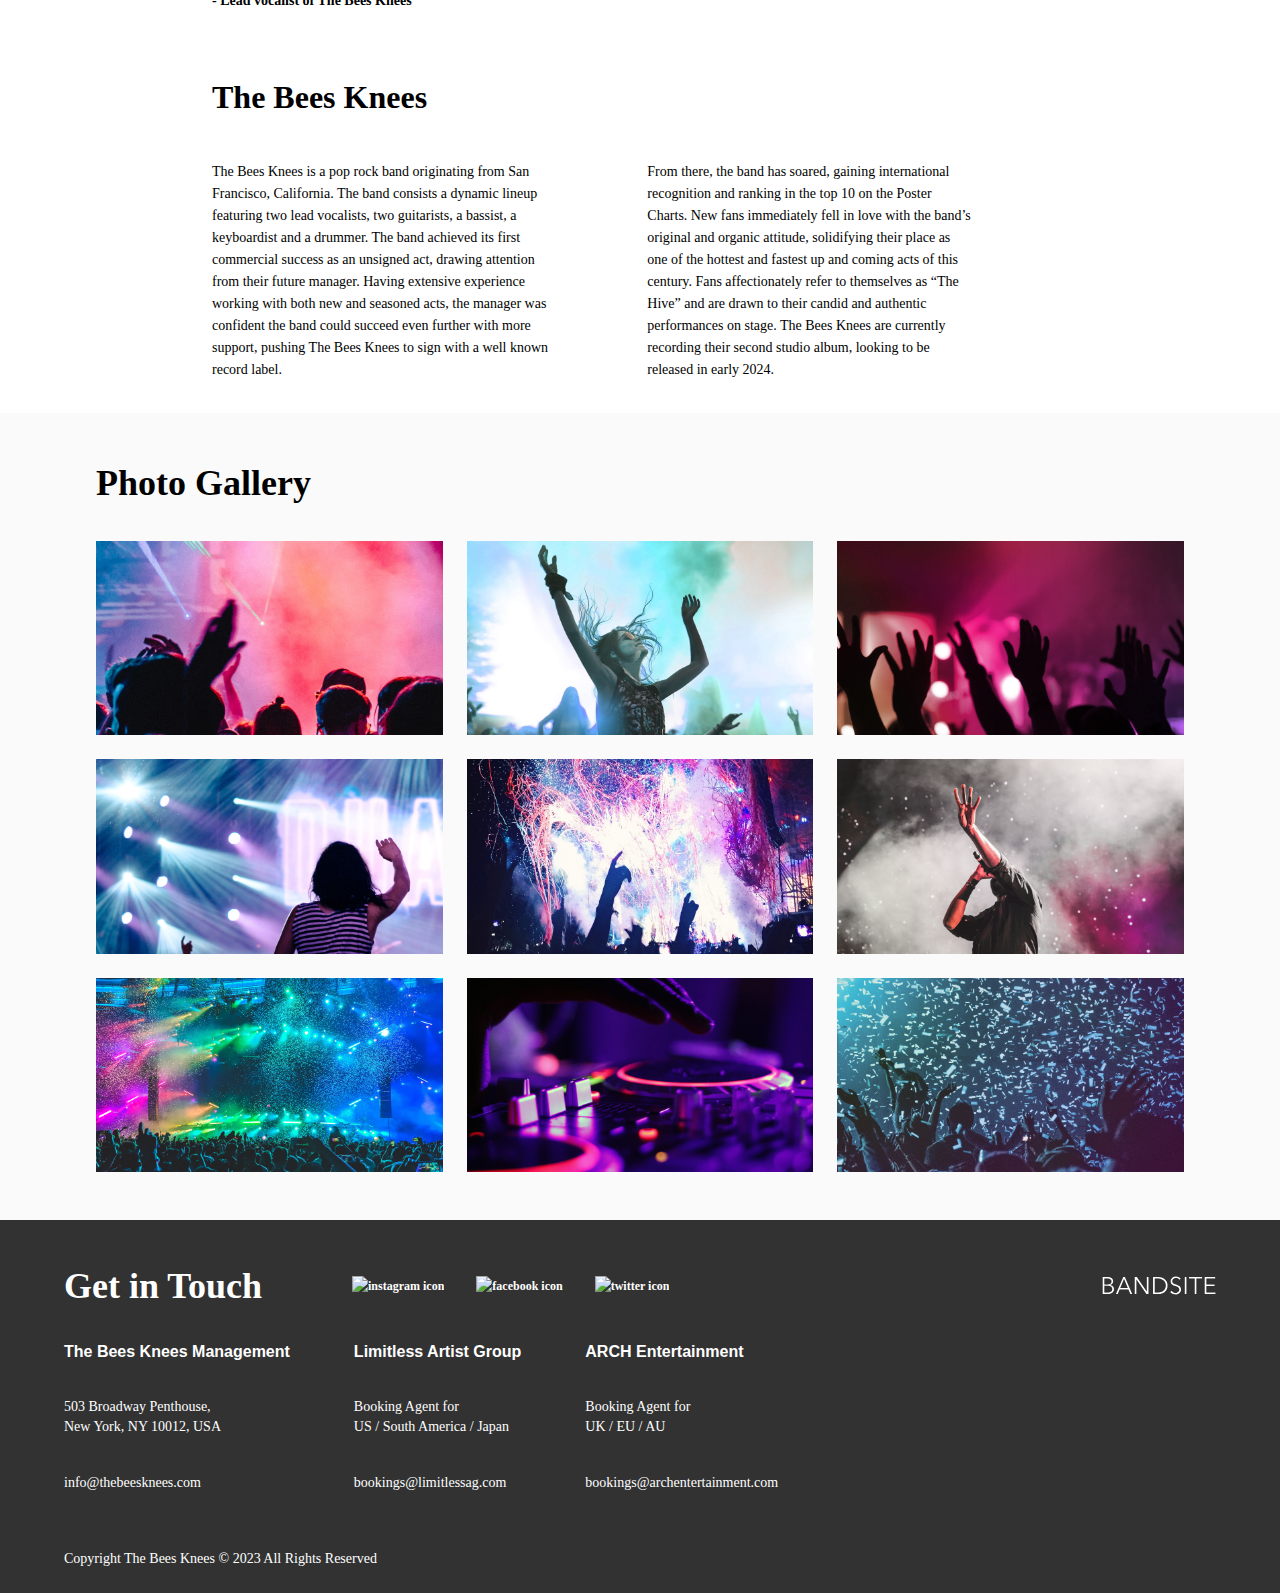
==== commit dc9738ae: "fix footer and gallery responsive design" ====
--- a/index.html
+++ b/index.html
@@ -63,15 +63,15 @@
         <section class="gallery">
             <h2 class="gallery__title">Photo Gallery</h2>
             <div class="gallery__collection">
-                <img class="gallery__image" src="./assets/images/Photo-gallery-1.jpg" alt="">
-                <img class="gallery__image" src="./assets/images/Photo-gallery-2.jpg" alt="">
-                <img class="gallery__image" src="./assets/images/Photo-gallery-3.jpg" alt="">
-                <img class="gallery__image" src="./assets/images/Photo-gallery-4.jpg" alt="">
-                <img class="gallery__image" src="./assets/images/Photo-gallery-5.jpg" alt="">
-                <img class="gallery__image" src="./assets/images/Photo-gallery-6.jpg" alt="">
-                <img class="gallery__image" src="./assets/images/Photo-gallery-7.jpg" alt="">
-                <img class="gallery__image" src="./assets/images/Photo-gallery-8.jpg" alt="">
-                <img class="gallery__image" src="./assets/images/Photo-gallery-9.jpg" alt="">
+                <img class="gallery__image" src="./assets/images/Photo-gallery-1.jpg" alt="crowd with fog and colored lights">
+                <img class="gallery__image" src="./assets/images/Photo-gallery-2.jpg" alt="woman dancing with arms raised">
+                <img class="gallery__image" src="./assets/images/Photo-gallery-3.jpg" alt="hands up in a crowd">
+                <img class="gallery__image" src="./assets/images/Photo-gallery-4.jpg" alt="woman facing stage with arm up">
+                <img class="gallery__image" src="./assets/images/Photo-gallery-5.jpg" alt="fireworks over crowd">
+                <img class="gallery__image" src="./assets/images/Photo-gallery-6.jpg" alt="singer with mic and other arm up">
+                <img class="gallery__image" src="./assets/images/Photo-gallery-7.jpg" alt="rainbow lighting over stage">
+                <img class="gallery__image" src="./assets/images/Photo-gallery-8.jpg" alt="dj turntables">
+                <img class="gallery__image" src="./assets/images/Photo-gallery-9.jpg" alt="confetti falling over crowd">
             </div>
         </section>
     </main>
--- a/styles/bio.css
+++ b/styles/bio.css
@@ -189,7 +189,6 @@
 }
 
 .navigation {
-  width: 100%;
   background-color: #323232;
   display: flex;
 }
@@ -211,7 +210,7 @@
   .navigation {
     align-items: center;
     justify-content: flex-end;
-    margin: 0 63px;
+    margin: 0 3.9375rem;
     height: 4rem;
   }
 }
@@ -231,8 +230,8 @@
   }
 }
 .navigation__logo {
-  width: 120px;
-  height: 20px;
+  width: 7.5rem;
+  height: 1.25rem;
 }
 .navigation__menu {
   width: 100%;
@@ -355,6 +354,7 @@
     display: flex;
     flex-direction: row;
     align-items: center;
+    justify-content: space-between;
   }
 }
 @media screen and (min-width: 1280px) and (max-width: 1920px) {
@@ -362,10 +362,10 @@
     display: flex;
     flex-direction: row;
     align-items: center;
+    justify-content: space-between;
   }
 }
 .footer__title {
-  order: 1;
   padding: 1rem 0rem 0rem;
   font-family: "Avenir Next";
   font-weight: 700;
@@ -398,19 +398,20 @@
   }
 }
 .footer__menu {
-  order: 2;
   padding: 0rem;
   display: flex;
   align-items: center;
 }
 @media screen and (min-width: 768px) and (max-width: 1279px) {
   .footer__menu {
-    margin: 0rem 0rem 0rem 2.5rem;
+    position: absolute;
+    left: 17.5rem;
   }
 }
 @media screen and (min-width: 1280px) and (max-width: 1920px) {
   .footer__menu {
-    margin: 0rem 0rem 0rem 5rem;
+    position: absolute;
+    left: 22rem;
   }
 }
 .footer__link {
@@ -556,9 +557,6 @@
     display: none;
   }
 }
-.footer__wordmark--nonmobile {
-  order: 3;
-}
 @media screen and (min-width: 320px) and (max-width: 767px) {
   .footer__wordmark--nonmobile {
     display: none;
@@ -567,18 +565,18 @@
 @media screen and (min-width: 768px) and (max-width: 1279px) {
   .footer__wordmark--nonmobile {
     display: flex;
-    margin: 0rem 0rem 0rem 5rem;
+    margin: 0rem;
   }
 }
 @media screen and (min-width: 1280px) and (max-width: 1920px) {
   .footer__wordmark--nonmobile {
     display: flex;
-    margin: 0rem 0rem 0rem 22rem;
+    margin-left: 0rem;
   }
 }
 .footer__logo {
-  width: 120px;
-  height: 20px;
+  width: 7.5rem;
+  height: 1.25rem;
   padding: 0rem;
 }
 @media screen and (min-width: 768px) and (max-width: 1279px) {
@@ -746,6 +744,7 @@
     font-size: 36px;
     line-height: 44px;
     font-weight: 600;
+    margin: 0rem 5rem;
   }
 }
 .about__image {
@@ -764,80 +763,256 @@
 }
 @media screen and (min-width: 1280px) and (max-width: 1920px) {
   .about__image {
-    padding: 0rem 6rem 0rem;
+    padding: 0rem 11rem 0rem;
     height: 40rem;
   }
 }
 .about__quote {
-  padding: 0.5rem 0rem;
+  padding: 1rem 0rem 0rem;
 }
 @media screen and (min-width: 768px) and (max-width: 1279px) {
   .about__quote {
+    margin: 2.25rem 0rem 0rem 0rem;
+  }
+}
+@media screen and (min-width: 1280px) and (max-width: 1920px) {
+  .about__quote {
+    margin: 2.25rem 0rem 0rem 0rem;
+    width: 80%;
+  }
+}
+@media screen and (min-width: 320px) and (max-width: 767px) {
+  .about__quotation {
+    font-family: "Avenir Next";
+    font-weight: 600;
+    font-size: 14px;
+    line-height: 22px;
+    text-align: left;
+  }
+}
+@media screen and (min-width: 768px) and (max-width: 1279px) {
+  .about__quotation {
+    font-family: "Avenir Next";
+    font-weight: 600;
+    font-size: 24px;
+    line-height: 32px;
+    text-align: left;
+    padding: 0rem 3rem 0rem;
+  }
+}
+@media screen and (min-width: 1280px) and (max-width: 1920px) {
+  .about__quotation {
+    font-family: "Avenir Next";
+    font-weight: 600;
+    font-size: 24px;
+    line-height: 32px;
+    text-align: left;
+    padding: 0rem 11rem 0rem;
+  }
+}
+@media screen and (min-width: 320px) and (max-width: 767px) {
+  .about__quotee {
+    font-family: "Avenir Next";
+    font-weight: 600;
+    font-size: 14px;
+    line-height: 22px;
+    text-align: left;
+    padding: 1rem 0rem;
+  }
+}
+@media screen and (min-width: 768px) and (max-width: 1279px) {
+  .about__quotee {
+    font-family: "Avenir Next";
+    font-weight: 600;
+    font-size: 24px;
+    line-height: 32px;
+    text-align: left;
+    padding: 0rem 3rem 0rem;
+    font-size: 14px;
     margin: 1rem 0rem 0rem 0rem;
   }
 }
 @media screen and (min-width: 1280px) and (max-width: 1920px) {
-  .about__quote {
-    width: 75%;
-  }
-}
-@media screen and (min-width: 320px) and (max-width: 767px) {
-  .about__quotation {
+  .about__quotee {
+    font-family: "Avenir Next";
+    font-weight: 600;
+    font-size: 24px;
+    line-height: 32px;
+    text-align: left;
+    padding: 0rem 11rem 0rem;
+    font-size: 14px;
+    margin: 1rem 0rem 0rem 0rem;
+  }
+}
+.about__biography {
+  padding: 1rem 0rem;
+}
+@media screen and (min-width: 320px) and (max-width: 767px) {
+  .about__subtitle {
     font-family: "Avenir Next";
     font-weight: 600;
     font-size: 14px;
     line-height: 22px;
     text-align: left;
-  }
-}
-@media screen and (min-width: 768px) and (max-width: 1279px) {
-  .about__quotation {
-    font-family: "Avenir Next";
-    font-weight: 600;
-    font-size: 24px;
-    line-height: 32px;
-    text-align: left;
-    padding: 0rem 3rem 0rem;
-  }
-}
-@media screen and (min-width: 1280px) and (max-width: 1920px) {
-  .about__quotation {
-    font-family: "Avenir Next";
-    font-weight: 600;
-    font-size: 24px;
-    line-height: 32px;
-    text-align: left;
-    padding: 0rem 6rem 0rem;
-  }
-}
-@media screen and (min-width: 320px) and (max-width: 767px) {
-  .about__quotee {
-    font-family: "Avenir Next";
-    font-weight: 600;
+    font-size: 1rem;
+  }
+}
+@media screen and (min-width: 768px) and (max-width: 1279px) {
+  .about__subtitle {
+    font-family: "Avenir Next";
+    font-weight: 600;
+    font-size: 24px;
+    line-height: 32px;
+    text-align: left;
+    padding: 2rem 3rem 0rem;
+    font-size: 2rem;
+  }
+}
+@media screen and (min-width: 1280px) and (max-width: 1920px) {
+  .about__subtitle {
+    font-family: "Avenir Next";
+    font-weight: 600;
+    font-size: 24px;
+    line-height: 32px;
+    text-align: left;
+    padding: 3rem 11rem 0rem;
+    font-size: 2rem;
+  }
+}
+.about__text {
+  padding: 0rem 2rem 0rem 0rem;
+}
+@media screen and (min-width: 768px) and (max-width: 1279px) {
+  .about__text {
+    display: flex;
+    flex-direction: row;
+    padding: 2rem 3rem 0rem;
+  }
+}
+@media screen and (min-width: 1280px) and (max-width: 1920px) {
+  .about__text {
+    display: flex;
+    flex-direction: row;
+    padding: 3rem 11rem 0rem;
+  }
+}
+@media screen and (min-width: 320px) and (max-width: 767px) {
+  .about__paragraph {
+    font-family: "Avenir Next";
+    font-weight: 400;
+    font-size: 13px;
+    line-height: 18px;
+    text-align: left;
+    padding: 1rem 0rem 0rem;
+  }
+}
+@media screen and (min-width: 768px) and (max-width: 1279px) {
+  .about__paragraph {
+    font-family: "Avenir Next";
+    font-weight: 400;
     font-size: 14px;
     line-height: 22px;
     text-align: left;
-  }
-}
-@media screen and (min-width: 768px) and (max-width: 1279px) {
-  .about__quotee {
-    font-family: "Avenir Next";
-    font-weight: 600;
-    font-size: 24px;
-    line-height: 32px;
-    text-align: left;
-    padding: 0rem 3rem 0rem;
-    font-size: 14px;
-  }
-}
-@media screen and (min-width: 1280px) and (max-width: 1920px) {
-  .about__quotee {
-    font-family: "Avenir Next";
-    font-weight: 600;
-    font-size: 24px;
-    line-height: 32px;
-    text-align: left;
-    padding: 0rem 6rem 0rem;
-    font-size: 14px;
+    padding: 0rem 1.5rem 1rem 0rem;
+  }
+}
+@media screen and (min-width: 1280px) and (max-width: 1920px) {
+  .about__paragraph {
+    font-family: "Avenir Next";
+    font-weight: 400;
+    font-size: 14px;
+    line-height: 22px;
+    text-align: left;
+    padding: 0rem 6rem 1rem 0rem;
+  }
+}
+
+.gallery {
+  background-color: #FAFAFA;
+}
+@media screen and (min-width: 320px) and (max-width: 767px) {
+  .gallery {
+    padding: 1.5rem 1rem 0rem 1rem;
+  }
+}
+@media screen and (min-width: 768px) and (max-width: 1279px) {
+  .gallery {
+    padding: 3rem 2.25rem 2.25rem 2.25rem;
+  }
+}
+@media screen and (min-width: 1280px) and (max-width: 1920px) {
+  .gallery {
+    padding: 3rem 6rem 3rem 6rem;
+    max-width: 1920px;
+  }
+}
+@media screen and (min-width: 320px) and (max-width: 767px) {
+  .gallery__title {
+    padding: 0rem 0rem 1rem 0rem;
+    font-family: "Avenir Next";
+    font-weight: 700;
+    font-size: 24px;
+    line-height: 32px;
+    font-weight: 600;
+  }
+}
+@media screen and (min-width: 768px) and (max-width: 1279px) {
+  .gallery__title {
+    padding: 0rem 0rem 1rem 0rem;
+    font-family: "Avenir Next";
+    font-weight: 700;
+    font-size: 36px;
+    line-height: 44px;
+    font-weight: 600;
+  }
+}
+@media screen and (min-width: 1280px) and (max-width: 1920px) {
+  .gallery__title {
+    padding: 0rem 0rem 2.25rem 0rem;
+    font-family: "Avenir Next";
+    font-weight: 700;
+    font-size: 36px;
+    line-height: 44px;
+    font-weight: 600;
+    margin: 0rem;
+  }
+}
+.gallery__collection {
+  width: 100%;
+}
+@media screen and (min-width: 768px) and (max-width: 1279px) {
+  .gallery__collection {
+    display: flex;
+    align-items: center;
+    justify-content: center;
+    gap: 1rem;
+    flex-wrap: wrap;
+  }
+}
+@media screen and (min-width: 1280px) and (max-width: 1920px) {
+  .gallery__collection {
+    display: flex;
+    align-items: center;
+    flex-wrap: wrap;
+    gap: 1.5rem;
+    margin: 0rem auto;
+  }
+}
+.gallery__image {
+  width: 100%;
+  padding-bottom: 1rem;
+}
+@media screen and (min-width: 768px) and (max-width: 1279px) {
+  .gallery__image {
+    width: 30%;
+    padding: 0rem;
+    flex-grow: 1;
+  }
+}
+@media screen and (min-width: 1280px) and (max-width: 1920px) {
+  .gallery__image {
+    width: 30%;
+    padding: 0rem;
+    flex-grow: 1;
   }
 }/*# sourceMappingURL=bio.css.map */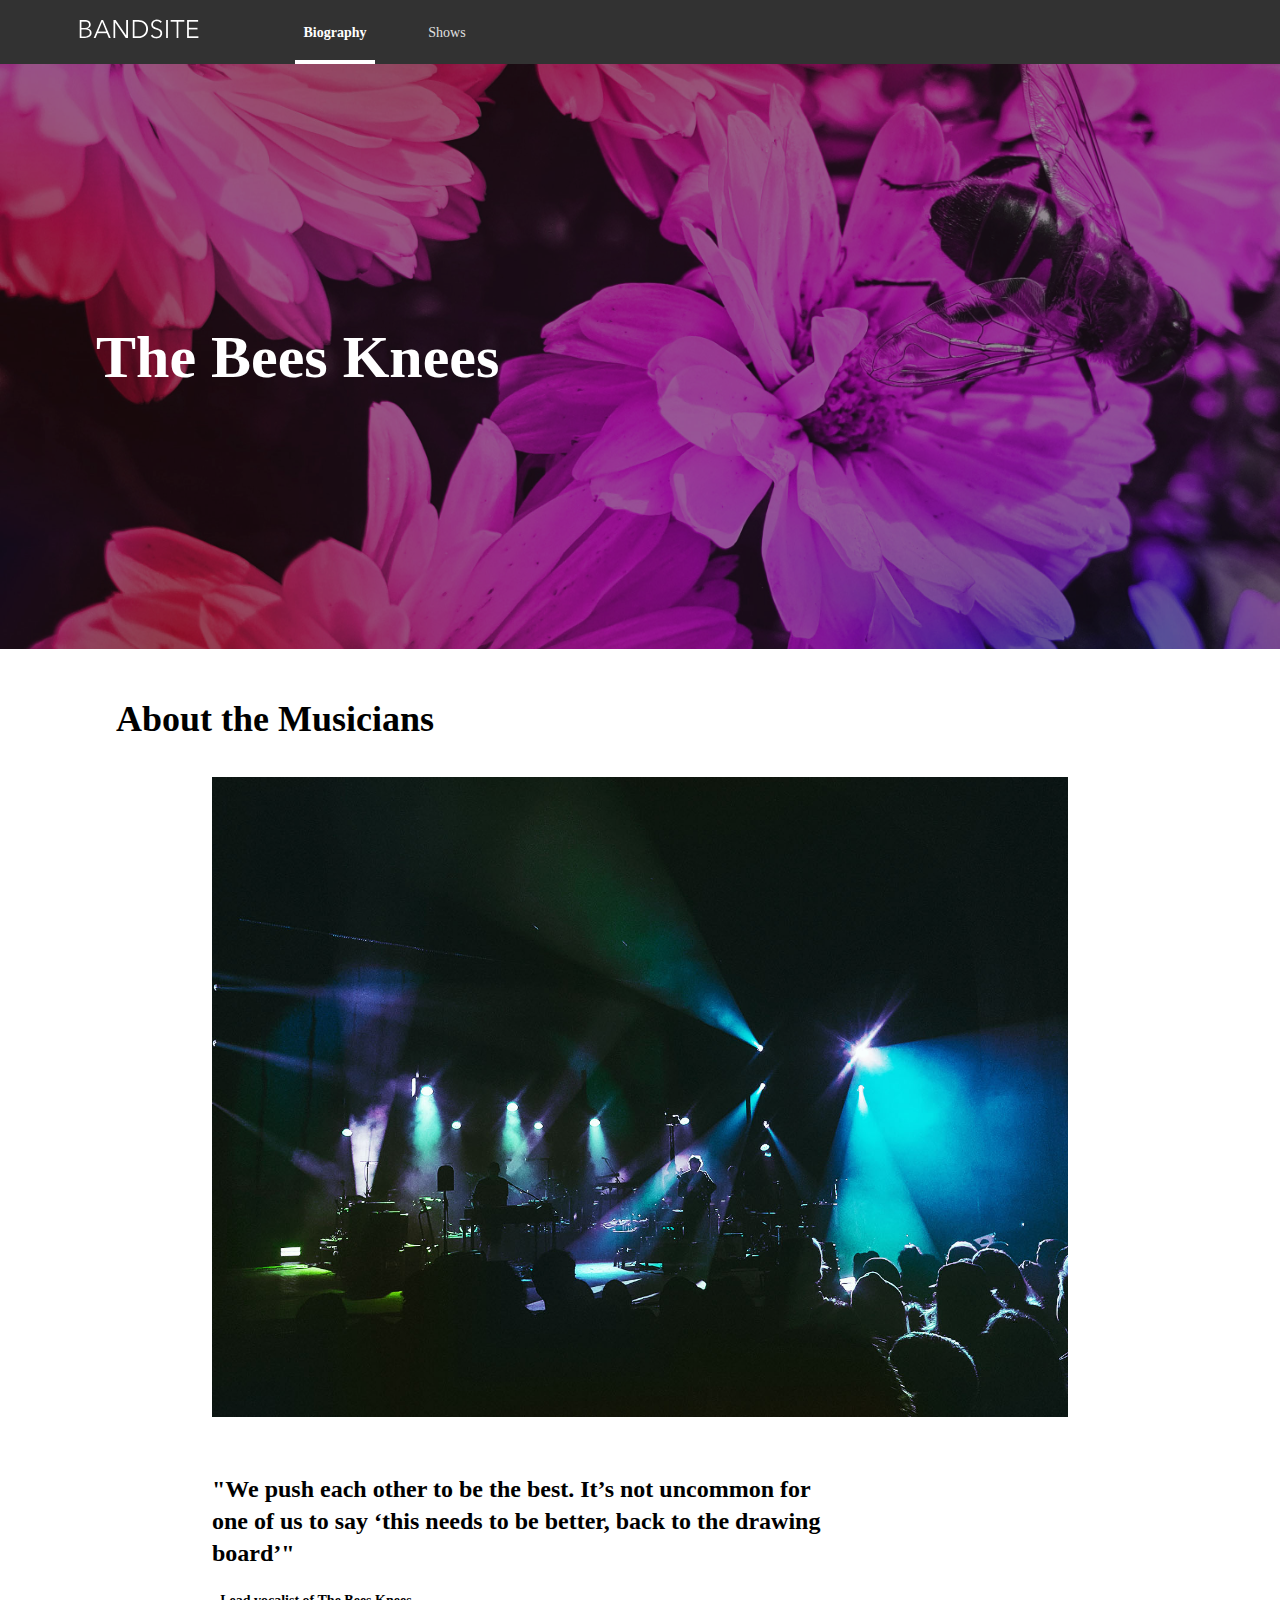
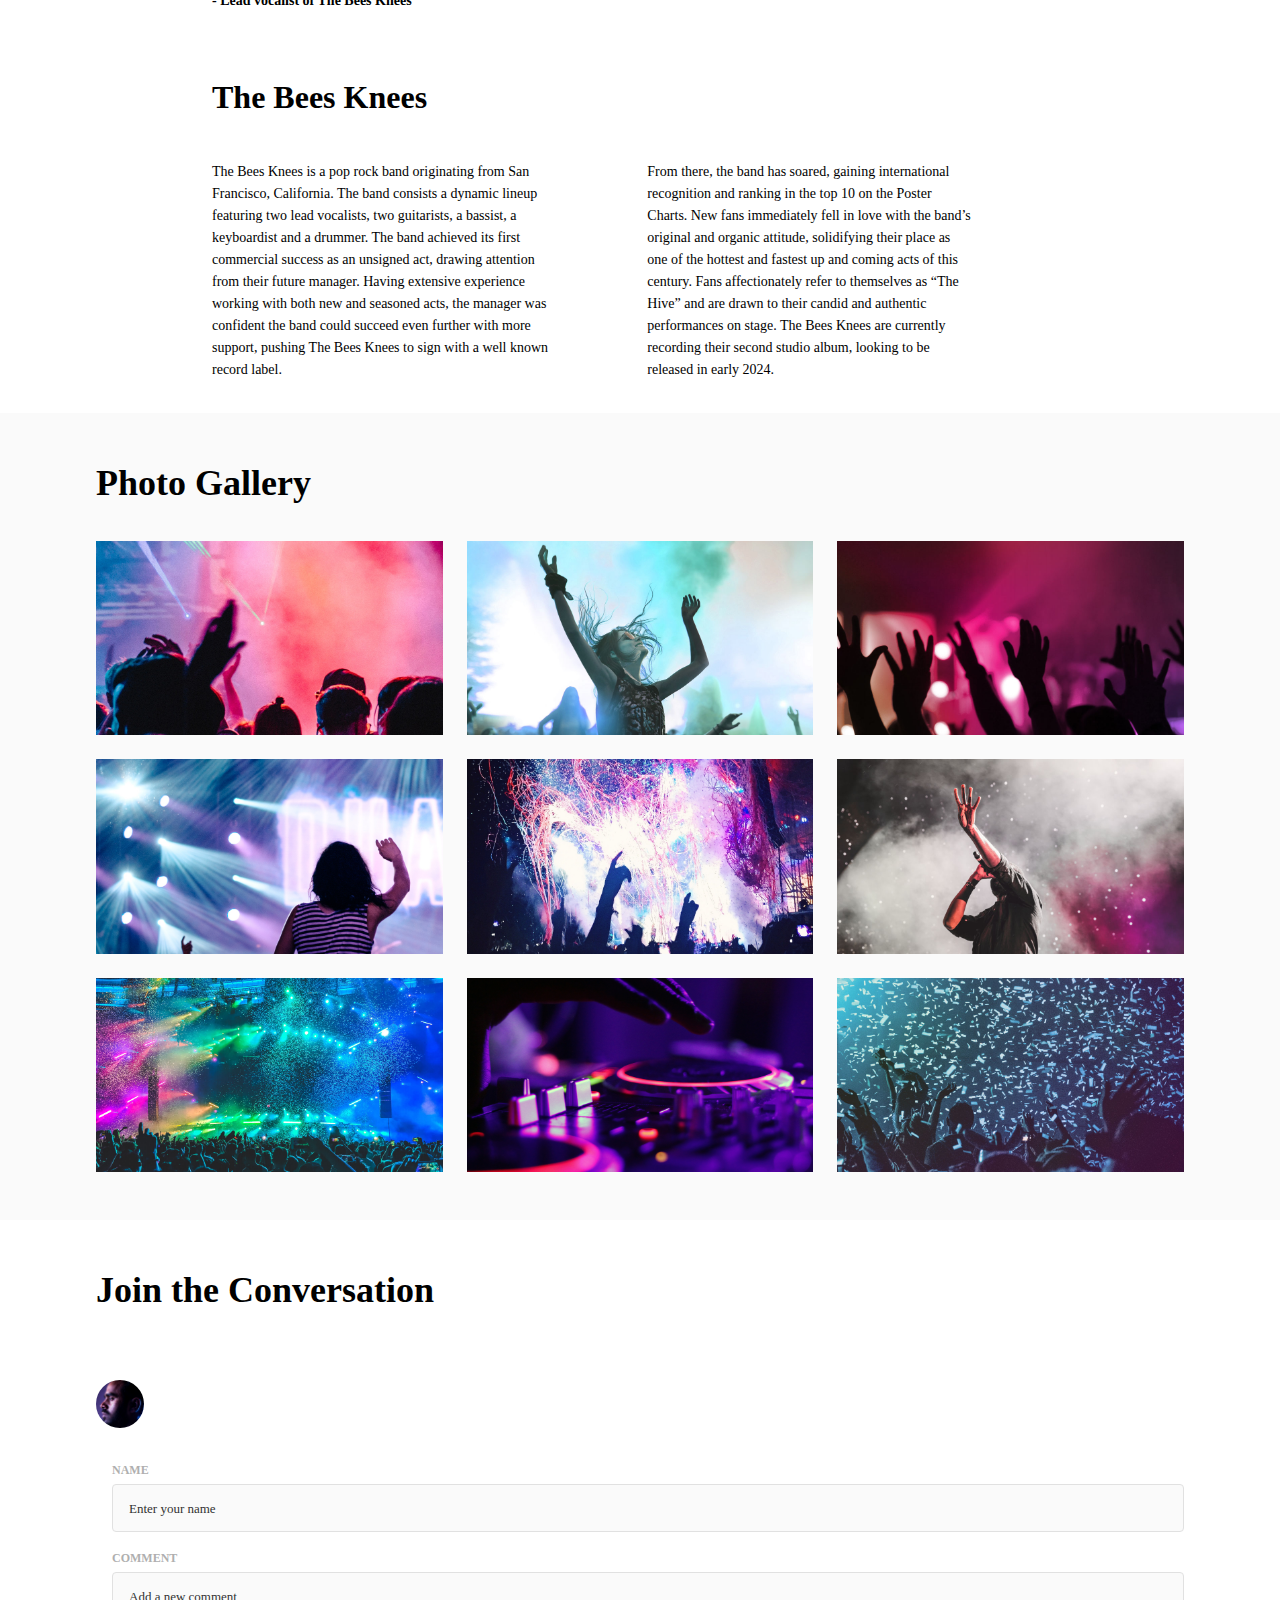
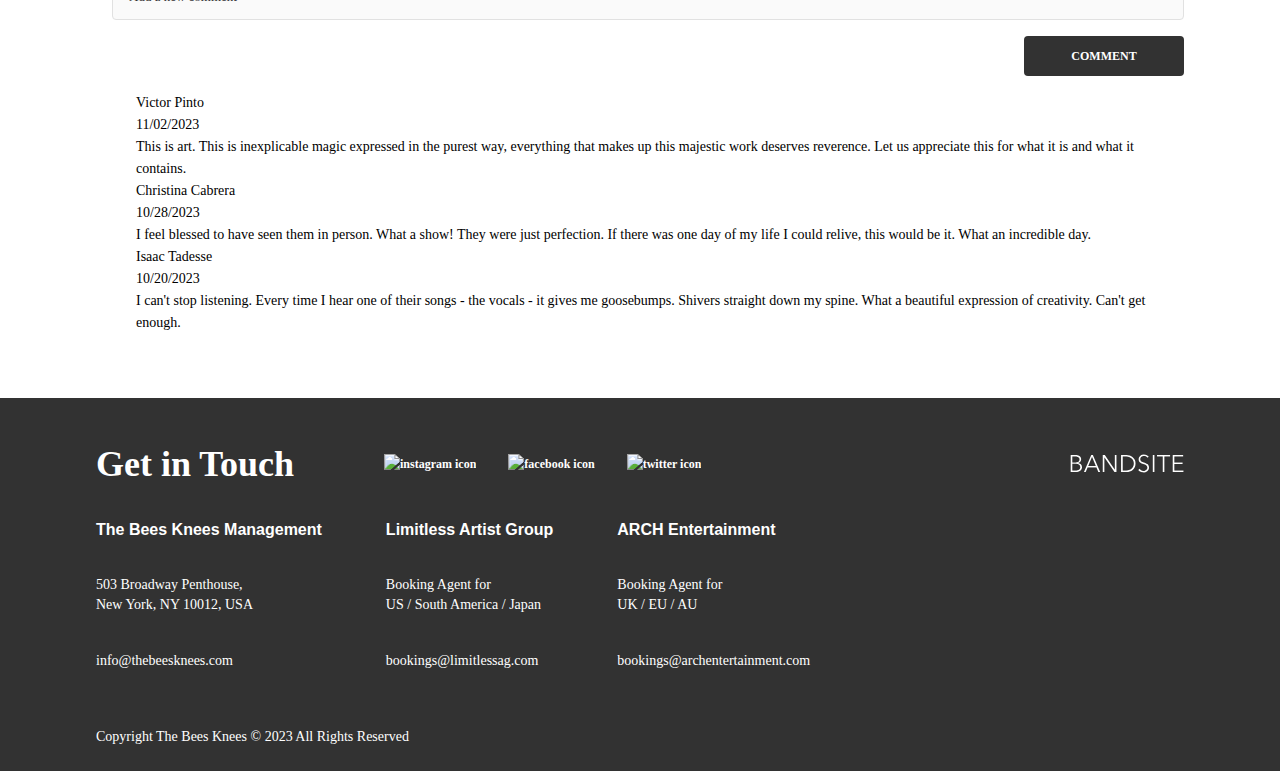
==== commit 4ff46727: "create comment form & script comment arrays" ====
--- a/index.html
+++ b/index.html
@@ -74,6 +74,32 @@
                 <img class="gallery__image" src="./assets/images/Photo-gallery-9.jpg" alt="confetti falling over crowd">
             </div>
         </section>
+
+        <!-- comment section -->
+        <section class="comments">
+            <h2 class="comments__title">Join the Conversation</h2>
+            <div class="comments__add-comment"></div>
+                <div class="comments__img"></div>
+                <div class="comments__form">
+                    <form id="commentForm" action="#" method="post">
+                        <section>
+                            <ul class="comments__list">
+                                <li>
+                                    <label class="comments__label" for="name">Name</label>
+                                    <input class="comments__name" type="text" id="name" name="user_name" value="" placeholder="Enter your name" autocomplete="given-name">
+                                </li>
+                                <li>
+                                    <label class="comments__label" for="comment">Comment</label>
+                                    <input class="comments__text" type="text" id="comment" name="user_comment" value="" placeholder="Add a new comment" autocomplete="off">
+                                </li>
+                                <li class="comments__button">
+                                    <button id="add-comment" class="comments__submit" type="submit">Comment</button>
+                                </li>
+                            </ul>
+                        </section>
+                    </form>
+                </div>
+        </section>
     </main>
 
     <!-- footer -->
@@ -127,5 +153,6 @@
             </div>
         </section>
     </footer>
+    <script src="./scripts/index-page.js"></script>
 </body>
 </html>--- a/styles/bio.css
+++ b/styles/bio.css
@@ -323,7 +323,7 @@
 }
 @media screen and (min-width: 1280px) and (max-width: 1920px) {
   .footer {
-    padding: 2rem 4rem 1rem;
+    padding: 2rem 6rem 1rem;
     max-width: 1920px;
     margin: 0 auto;
   }
@@ -411,7 +411,7 @@
 @media screen and (min-width: 1280px) and (max-width: 1920px) {
   .footer__menu {
     position: absolute;
-    left: 22rem;
+    left: 24rem;
   }
 }
 .footer__link {
@@ -738,13 +738,13 @@
 }
 @media screen and (min-width: 1280px) and (max-width: 1920px) {
   .about__title {
-    padding: 0rem 0rem 2.25rem 0rem;
+    padding: 0rem 0rem 2.25rem 5rem;
     font-family: "Avenir Next";
     font-weight: 700;
     font-size: 36px;
     line-height: 44px;
     font-weight: 600;
-    margin: 0rem 5rem;
+    margin: 0rem auto;
   }
 }
 .about__image {
@@ -1015,4 +1015,238 @@
     padding: 0rem;
     flex-grow: 1;
   }
+}
+
+.comments {
+  display: flex;
+  flex-direction: column;
+  align-items: flex-start;
+  justify-content: center;
+  padding: 1.5rem 1rem 0rem 1rem;
+  width: 100%;
+  margin: 0rem center;
+}
+@media screen and (min-width: 768px) and (max-width: 1279px) {
+  .comments {
+    padding: 3rem 2.25rem 2.25rem 2.25rem;
+  }
+}
+@media screen and (min-width: 1280px) and (max-width: 1920px) {
+  .comments {
+    padding: 3rem 6rem 3rem 6rem;
+    max-width: 1920px;
+  }
+}
+@media screen and (min-width: 320px) and (max-width: 767px) {
+  .comments__title {
+    padding: 0rem 0rem 1rem 0rem;
+    font-family: "Avenir Next";
+    font-weight: 700;
+    font-size: 24px;
+    line-height: 32px;
+    font-weight: 600;
+  }
+}
+@media screen and (min-width: 768px) and (max-width: 1279px) {
+  .comments__title {
+    padding: 0rem 0rem 1rem 0rem;
+    font-family: "Avenir Next";
+    font-weight: 700;
+    font-size: 36px;
+    line-height: 44px;
+    font-weight: 600;
+  }
+}
+@media screen and (min-width: 1280px) and (max-width: 1920px) {
+  .comments__title {
+    padding: 0rem 0rem 2.25rem 0rem;
+    font-family: "Avenir Next";
+    font-weight: 700;
+    font-size: 36px;
+    line-height: 44px;
+    font-weight: 600;
+    margin: 0rem;
+  }
+}
+.comments__add-comment {
+  flex-direction: row;
+  width: 100%;
+}
+@media screen and (min-width: 768px) and (max-width: 1279px) {
+  .comments__add-comment {
+    justify-content: center;
+    padding: 0rem 3rem;
+  }
+}
+@media screen and (min-width: 1280px) and (max-width: 1920px) {
+  .comments__add-comment {
+    width: 60%;
+    align-self: center;
+  }
+}
+.comments__img {
+  background-image: url(../assets/images/Mohan-muruge.jpg);
+  background-repeat: no-repeat;
+  background-size: cover;
+  background-position: center;
+  width: 2.25rem;
+  height: 2.25rem;
+  -o-object-fit: cover;
+     object-fit: cover;
+  border-radius: 50%;
+  background-color: #E1E1E1;
+  margin: 2rem 0rem;
+}
+@media screen and (min-width: 768px) and (max-width: 1279px) {
+  .comments__img {
+    width: 3rem;
+    height: 3rem;
+  }
+}
+@media screen and (min-width: 1280px) and (max-width: 1920px) {
+  .comments__img {
+    width: 3rem;
+    height: 3rem;
+  }
+}
+.comments__form {
+  display: flex;
+  flex-direction: column;
+  align-items: left;
+  justify-content: space-between;
+  width: 100%;
+}
+.comments__list {
+  margin: 0rem;
+  padding: 0rem 0rem 0rem 1rem;
+}
+.comments__label {
+  text-transform: uppercase;
+  color: #AFAFAF;
+  font-family: "Avenir Next";
+  font-weight: 700;
+  font-size: 10px;
+  line-height: 20px;
+  font-weight: 600;
+}
+@media screen and (min-width: 768px) and (max-width: 1279px) {
+  .comments__label {
+    font-family: "Avenir Next";
+    font-weight: 700;
+    font-size: 12px;
+    line-height: 20px;
+    font-weight: 600;
+  }
+}
+@media screen and (min-width: 1280px) and (max-width: 1920px) {
+  .comments__label {
+    font-family: "Avenir Next";
+    font-weight: 700;
+    font-size: 12px;
+    line-height: 20px;
+    font-weight: 600;
+  }
+}
+.comments__name, .comments__text {
+  width: 100%;
+  height: 2.25rem;
+  background-color: #FAFAFA;
+  margin: 0.25rem 0rem 1rem 0rem;
+  padding: 0.75rem;
+  border-radius: 0.25rem;
+  border: 0.0625rem solid #E1E1E1;
+}
+@media screen and (min-width: 768px) and (max-width: 1279px) {
+  .comments__name, .comments__text {
+    padding: 1rem;
+    height: 3rem;
+  }
+}
+@media screen and (min-width: 1280px) and (max-width: 1920px) {
+  .comments__name, .comments__text {
+    padding: 1rem;
+    height: 3rem;
+  }
+}
+.comments__name::-moz-placeholder, .comments__text::-moz-placeholder {
+  color: #323232;
+  font-family: "Avenir Next";
+  font-weight: 400;
+  font-size: 13px;
+  line-height: 18px;
+}
+.comments__name::placeholder, .comments__text::placeholder {
+  color: #323232;
+  font-family: "Avenir Next";
+  font-weight: 400;
+  font-size: 13px;
+  line-height: 18px;
+}
+.comments__name:active, .comments__text:active {
+  border: 0.0625rem solid #323232;
+}
+.comments__name:focus, .comments__text:focus {
+  outline: #323232;
+  border: 0.0625rem solid #323232;
+}
+.comments__button {
+  display: flex;
+  align-items: center;
+  justify-content: center;
+}
+@media screen and (min-width: 768px) and (max-width: 1279px) {
+  .comments__button {
+    justify-content: right;
+  }
+}
+@media screen and (min-width: 1280px) and (max-width: 1920px) {
+  .comments__button {
+    justify-content: right;
+  }
+}
+.comments__submit {
+  width: 100%;
+  height: 2.5rem;
+  padding: 0.5rem 0.25rem;
+  background-color: #323232;
+  color: #FFFFFF;
+  text-transform: uppercase;
+  border-radius: 0.25rem;
+  border: none;
+  font-family: "Avenir Next";
+  font-weight: 700;
+  font-size: 10px;
+  line-height: 20px;
+  font-weight: 600;
+  font-size: 1rem;
+}
+@media screen and (min-width: 768px) and (max-width: 1279px) {
+  .comments__submit {
+    width: 10rem;
+    padding: 0.5rem, 2rem;
+    font-family: "Avenir Next";
+    font-weight: 700;
+    font-size: 12px;
+    line-height: 20px;
+    font-weight: 600;
+  }
+}
+@media screen and (min-width: 1280px) and (max-width: 1920px) {
+  .comments__submit {
+    width: 10rem;
+    padding: 0.5rem, 2rem;
+    font-family: "Avenir Next";
+    font-weight: 700;
+    font-size: 12px;
+    line-height: 20px;
+    font-weight: 600;
+  }
+}
+.comments__submit:hover {
+  background-color: #000000;
+  cursor: pointer;
+}
+.comments__required {
+  border-radius: 0.25rem;
+  border: 0.0625rem solid #D22D2D;
 }/*# sourceMappingURL=bio.css.map */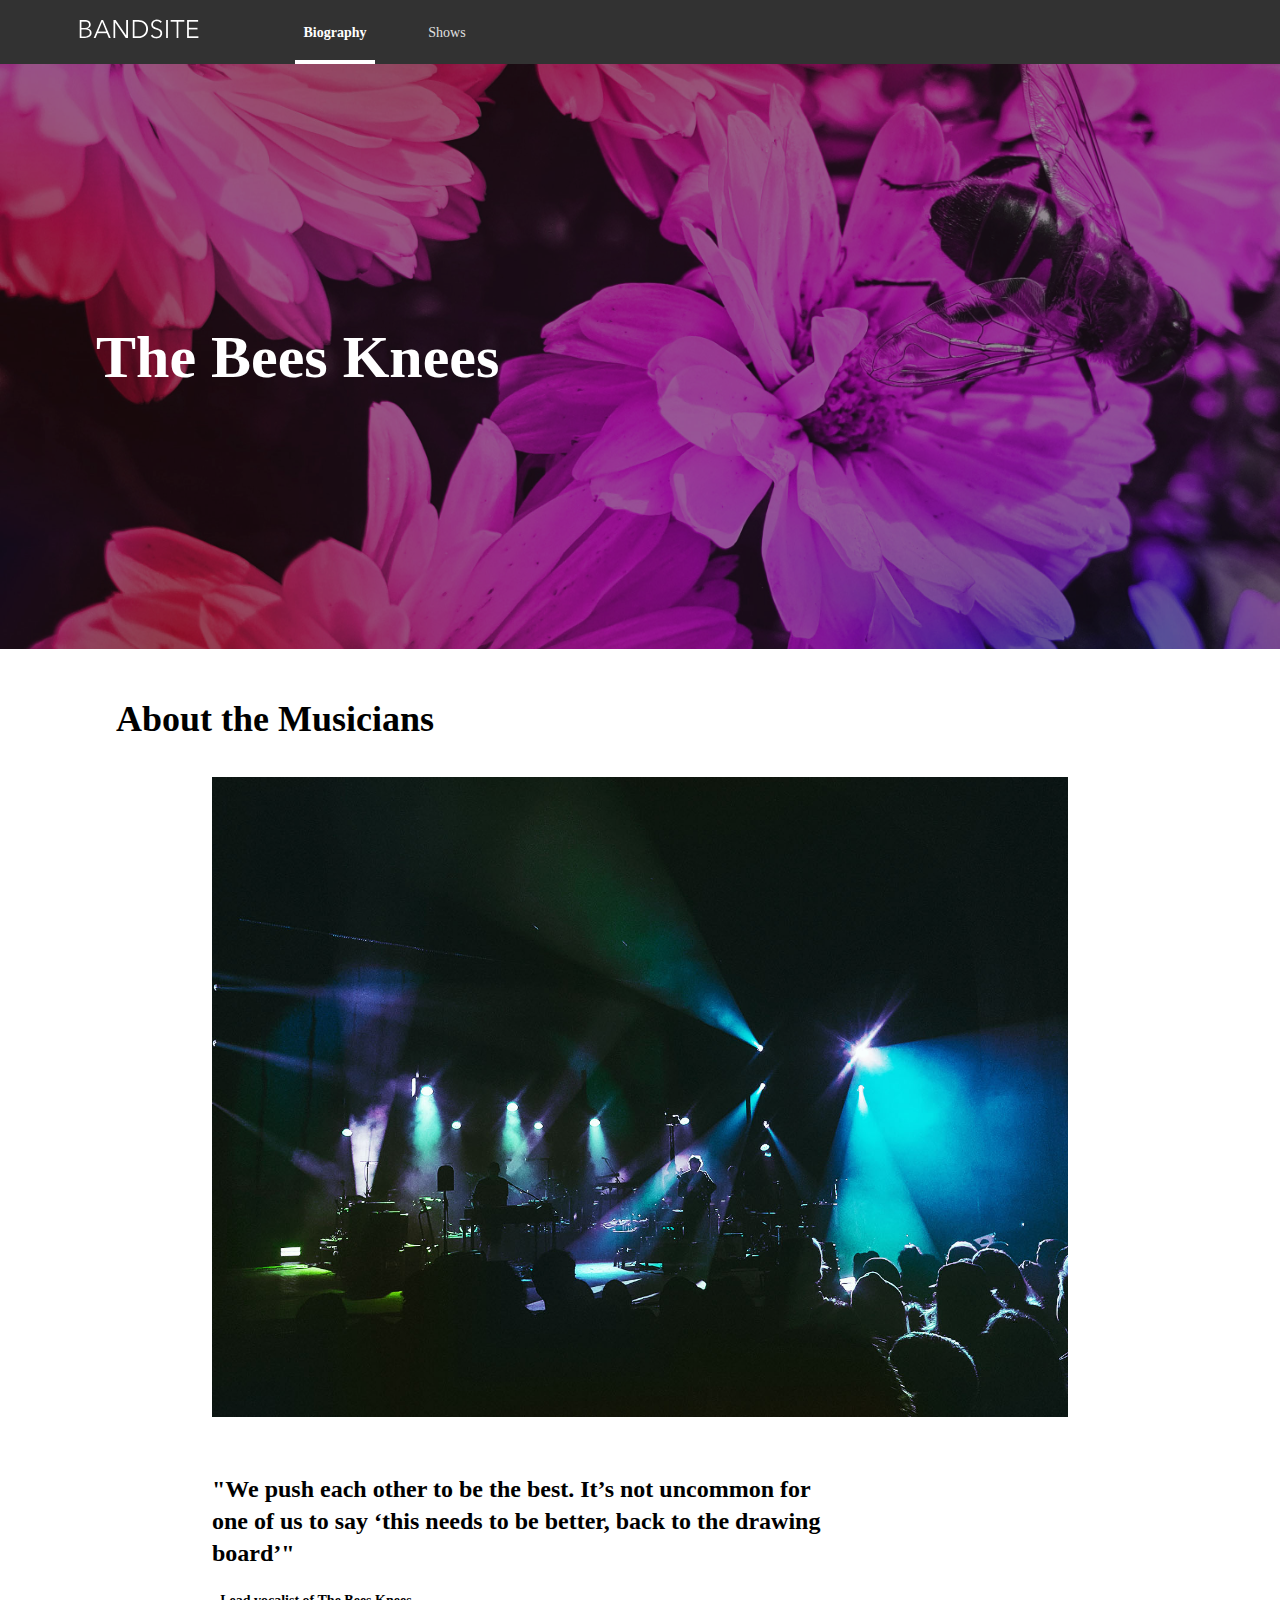
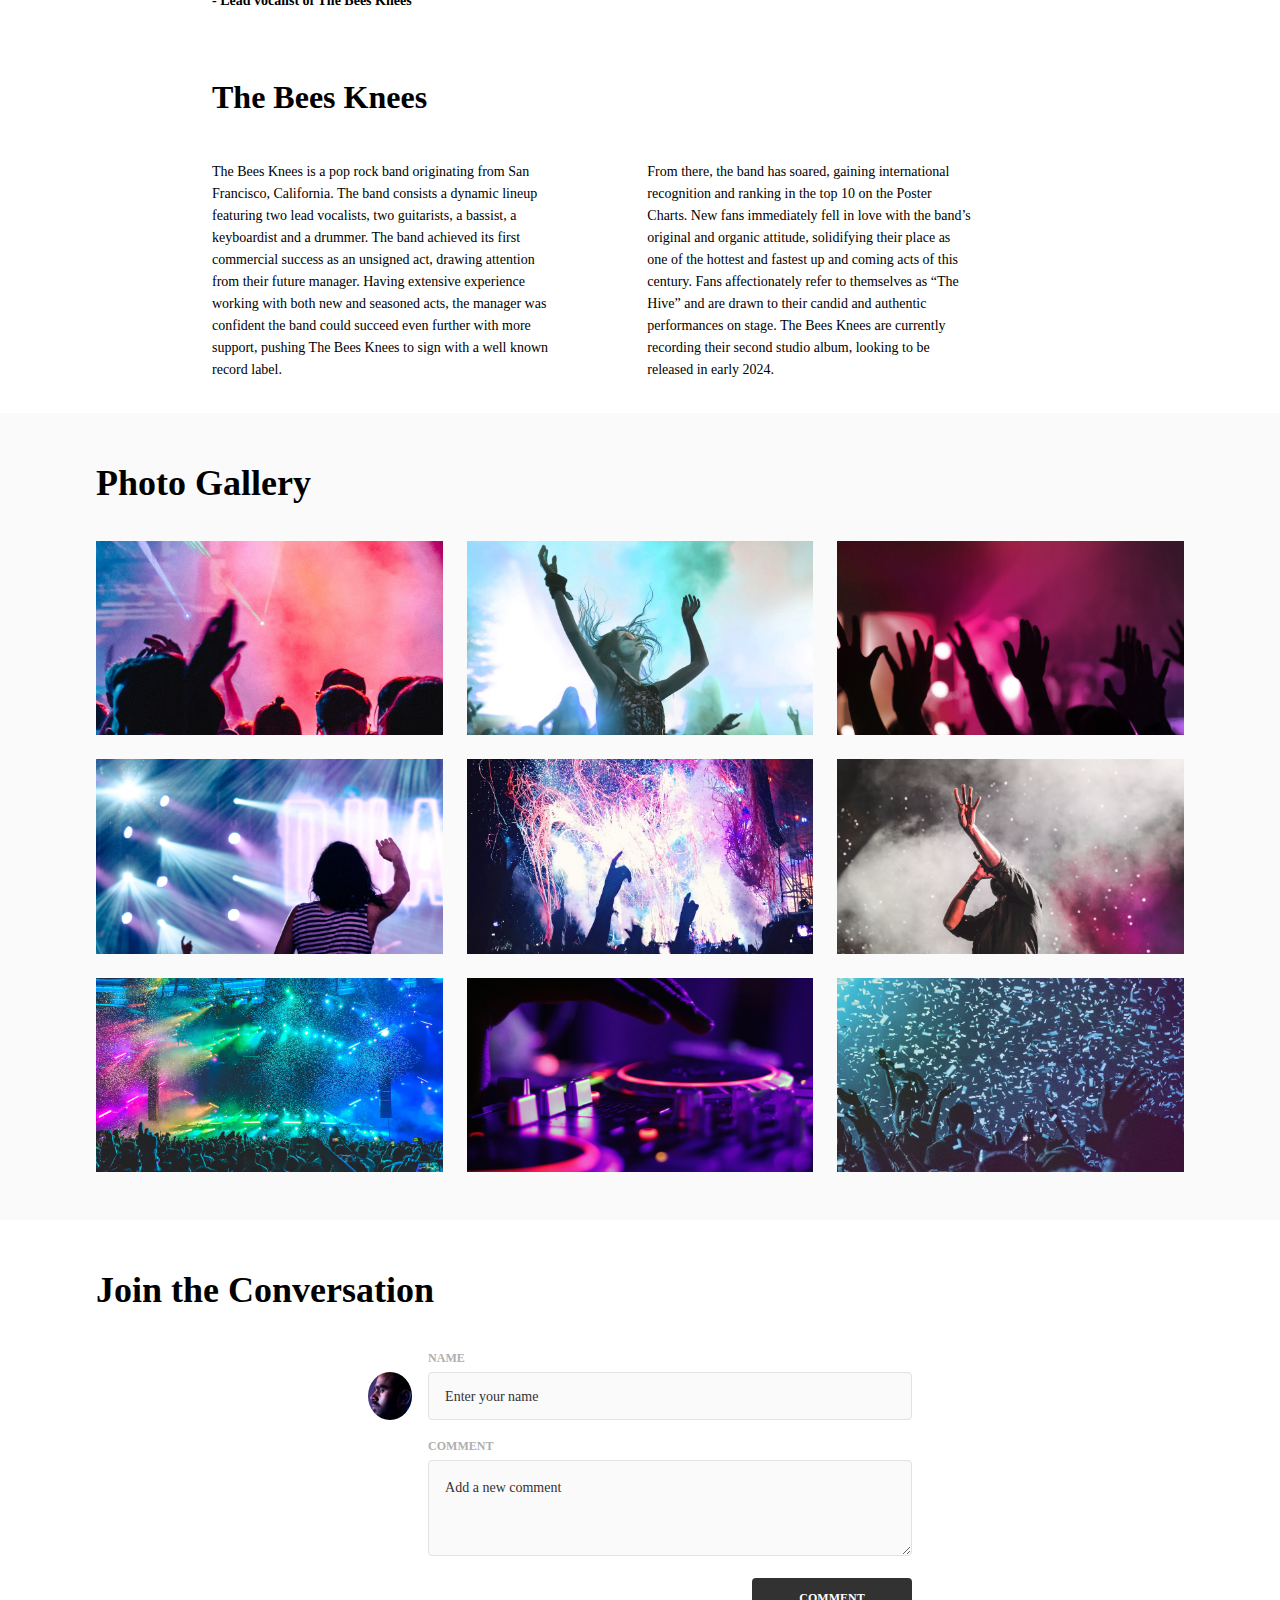
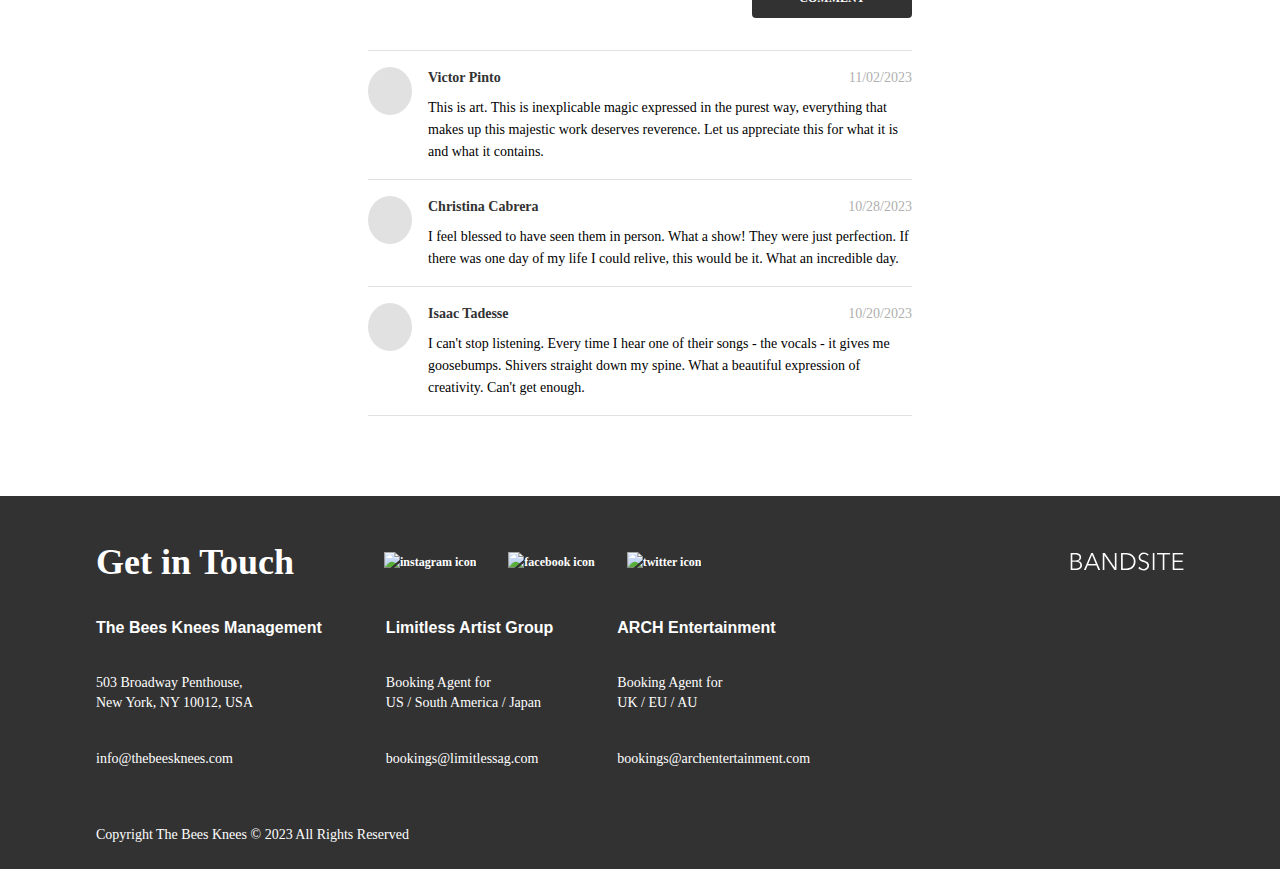
==== commit 57c64f93: "add styling to script comments, minor adjustments" ====
--- a/index.html
+++ b/index.html
@@ -78,7 +78,7 @@
         <!-- comment section -->
         <section class="comments">
             <h2 class="comments__title">Join the Conversation</h2>
-            <div class="comments__add-comment"></div>
+            <div class="comments__add-comment">
                 <div class="comments__img"></div>
                 <div class="comments__form">
                     <form id="commentForm" action="#" method="post">
@@ -90,7 +90,7 @@
                                 </li>
                                 <li>
                                     <label class="comments__label" for="comment">Comment</label>
-                                    <input class="comments__text" type="text" id="comment" name="user_comment" value="" placeholder="Add a new comment" autocomplete="off">
+                                    <textarea class="comments__text" type="text" id="comment" name="user_comment" value="" placeholder="Add a new comment" autocomplete="off"></textarea> 
                                 </li>
                                 <li class="comments__button">
                                     <button id="add-comment" class="comments__submit" type="submit">Comment</button>
@@ -99,6 +99,7 @@
                         </section>
                     </form>
                 </div>
+            </div>
         </section>
     </main>
 
--- a/styles/bio.css
+++ b/styles/bio.css
@@ -1069,7 +1069,7 @@
   }
 }
 .comments__add-comment {
-  flex-direction: row;
+  display: flex;
   width: 100%;
 }
 @media screen and (min-width: 768px) and (max-width: 1279px) {
@@ -1080,7 +1080,7 @@
 }
 @media screen and (min-width: 1280px) and (max-width: 1920px) {
   .comments__add-comment {
-    width: 60%;
+    width: 50%;
     align-self: center;
   }
 }
@@ -1094,8 +1094,7 @@
   -o-object-fit: cover;
      object-fit: cover;
   border-radius: 50%;
-  background-color: #E1E1E1;
-  margin: 2rem 0rem;
+  margin: 1.5rem 0rem;
 }
 @media screen and (min-width: 768px) and (max-width: 1279px) {
   .comments__img {
@@ -1105,6 +1104,28 @@
 }
 @media screen and (min-width: 1280px) and (max-width: 1920px) {
   .comments__img {
+    width: 3rem;
+    height: 3rem;
+  }
+}
+.comments__img--no-picture {
+  display: flex;
+  width: 2.25rem;
+  height: 2.25rem;
+  border-radius: 50%;
+  background-color: #E1E1E1;
+  margin: 0rem;
+  -o-object-fit: cover;
+     object-fit: cover;
+}
+@media screen and (min-width: 768px) and (max-width: 1279px) {
+  .comments__img--no-picture {
+    width: 3rem;
+    height: 3rem;
+  }
+}
+@media screen and (min-width: 1280px) and (max-width: 1920px) {
+  .comments__img--no-picture {
     width: 3rem;
     height: 3rem;
   }
@@ -1182,12 +1203,49 @@
   font-size: 13px;
   line-height: 18px;
 }
+@media screen and (min-width: 768px) and (max-width: 1279px) {
+  .comments__name::-moz-placeholder, .comments__text::-moz-placeholder {
+    font-family: "Avenir Next";
+    font-weight: 400;
+    font-size: 14px;
+    line-height: 22px;
+  }
+  .comments__name::placeholder, .comments__text::placeholder {
+    font-family: "Avenir Next";
+    font-weight: 400;
+    font-size: 14px;
+    line-height: 22px;
+  }
+}
+@media screen and (min-width: 1280px) and (max-width: 1920px) {
+  .comments__name::-moz-placeholder, .comments__text::-moz-placeholder {
+    font-family: "Avenir Next";
+    font-weight: 400;
+    font-size: 14px;
+    line-height: 22px;
+  }
+  .comments__name::placeholder, .comments__text::placeholder {
+    font-family: "Avenir Next";
+    font-weight: 400;
+    font-size: 14px;
+    line-height: 22px;
+  }
+}
 .comments__name:active, .comments__text:active {
   border: 0.0625rem solid #323232;
 }
 .comments__name:focus, .comments__text:focus {
   outline: #323232;
   border: 0.0625rem solid #323232;
+}
+.comments__text {
+  height: 6rem;
+}
+.comments__text::-moz-placeholder {
+  vertical-align: text-top;
+}
+.comments__text::placeholder {
+  vertical-align: text-top;
 }
 .comments__button {
   display: flex;
@@ -1223,7 +1281,7 @@
 @media screen and (min-width: 768px) and (max-width: 1279px) {
   .comments__submit {
     width: 10rem;
-    padding: 0.5rem, 2rem;
+    padding: 0.5rem, 1rem;
     font-family: "Avenir Next";
     font-weight: 700;
     font-size: 12px;
@@ -1234,7 +1292,7 @@
 @media screen and (min-width: 1280px) and (max-width: 1920px) {
   .comments__submit {
     width: 10rem;
-    padding: 0.5rem, 2rem;
+    padding: 0.25rem, 1rem;
     font-family: "Avenir Next";
     font-weight: 700;
     font-size: 12px;
@@ -1249,4 +1307,77 @@
 .comments__required {
   border-radius: 0.25rem;
   border: 0.0625rem solid #D22D2D;
+}
+
+.display-comments {
+  margin: 0rem;
+  line-height: 1.25rem;
+}
+@media screen and (min-width: 768px) and (max-width: 1279px) {
+  .display-comments {
+    justify-content: center;
+    padding: 0rem 3rem;
+  }
+}
+@media screen and (min-width: 1280px) and (max-width: 1920px) {
+  .display-comments {
+    align-self: center;
+    width: 50%;
+    margin: 1rem;
+  }
+}
+.display-comments__list {
+  padding: 0rem;
+}
+.display-comments__card {
+  display: flex;
+  flex-direction: row;
+  align-items: left;
+  justify-content: space-between;
+  border-bottom: 0.0625rem solid #E1E1E1;
+  padding: 1rem 0rem;
+  width: 100%;
+}
+.display-comments__card:first-child {
+  border-top: 0.0625rem solid #E1E1E1;
+}
+.display-comments__content {
+  width: 100%;
+  padding: 0rem 0rem 0rem 1rem;
+}
+.display-comments__name-and-date {
+  display: flex;
+  align-items: center;
+  justify-content: space-between;
+  padding: 0rem 0rem 0.5rem 0rem;
+  font-family: "Avenir Next";
+  font-weight: 400;
+  font-size: 13px;
+  line-height: 18px;
+}
+@media screen and (min-width: 768px) and (max-width: 1279px) {
+  .display-comments__name-and-date {
+    font-family: "Avenir Next";
+    font-weight: 400;
+    font-size: 14px;
+    line-height: 22px;
+  }
+}
+@media screen and (min-width: 1280px) and (max-width: 1920px) {
+  .display-comments__name-and-date {
+    font-family: "Avenir Next";
+    font-weight: 400;
+    font-size: 14px;
+    line-height: 22px;
+  }
+}
+.display-comments__name {
+  color: #323232;
+  font-weight: 600;
+}
+.display-comments__date {
+  color: #AFAFAF;
+}
+.display-comments__text {
+  text-align: left;
 }/*# sourceMappingURL=bio.css.map */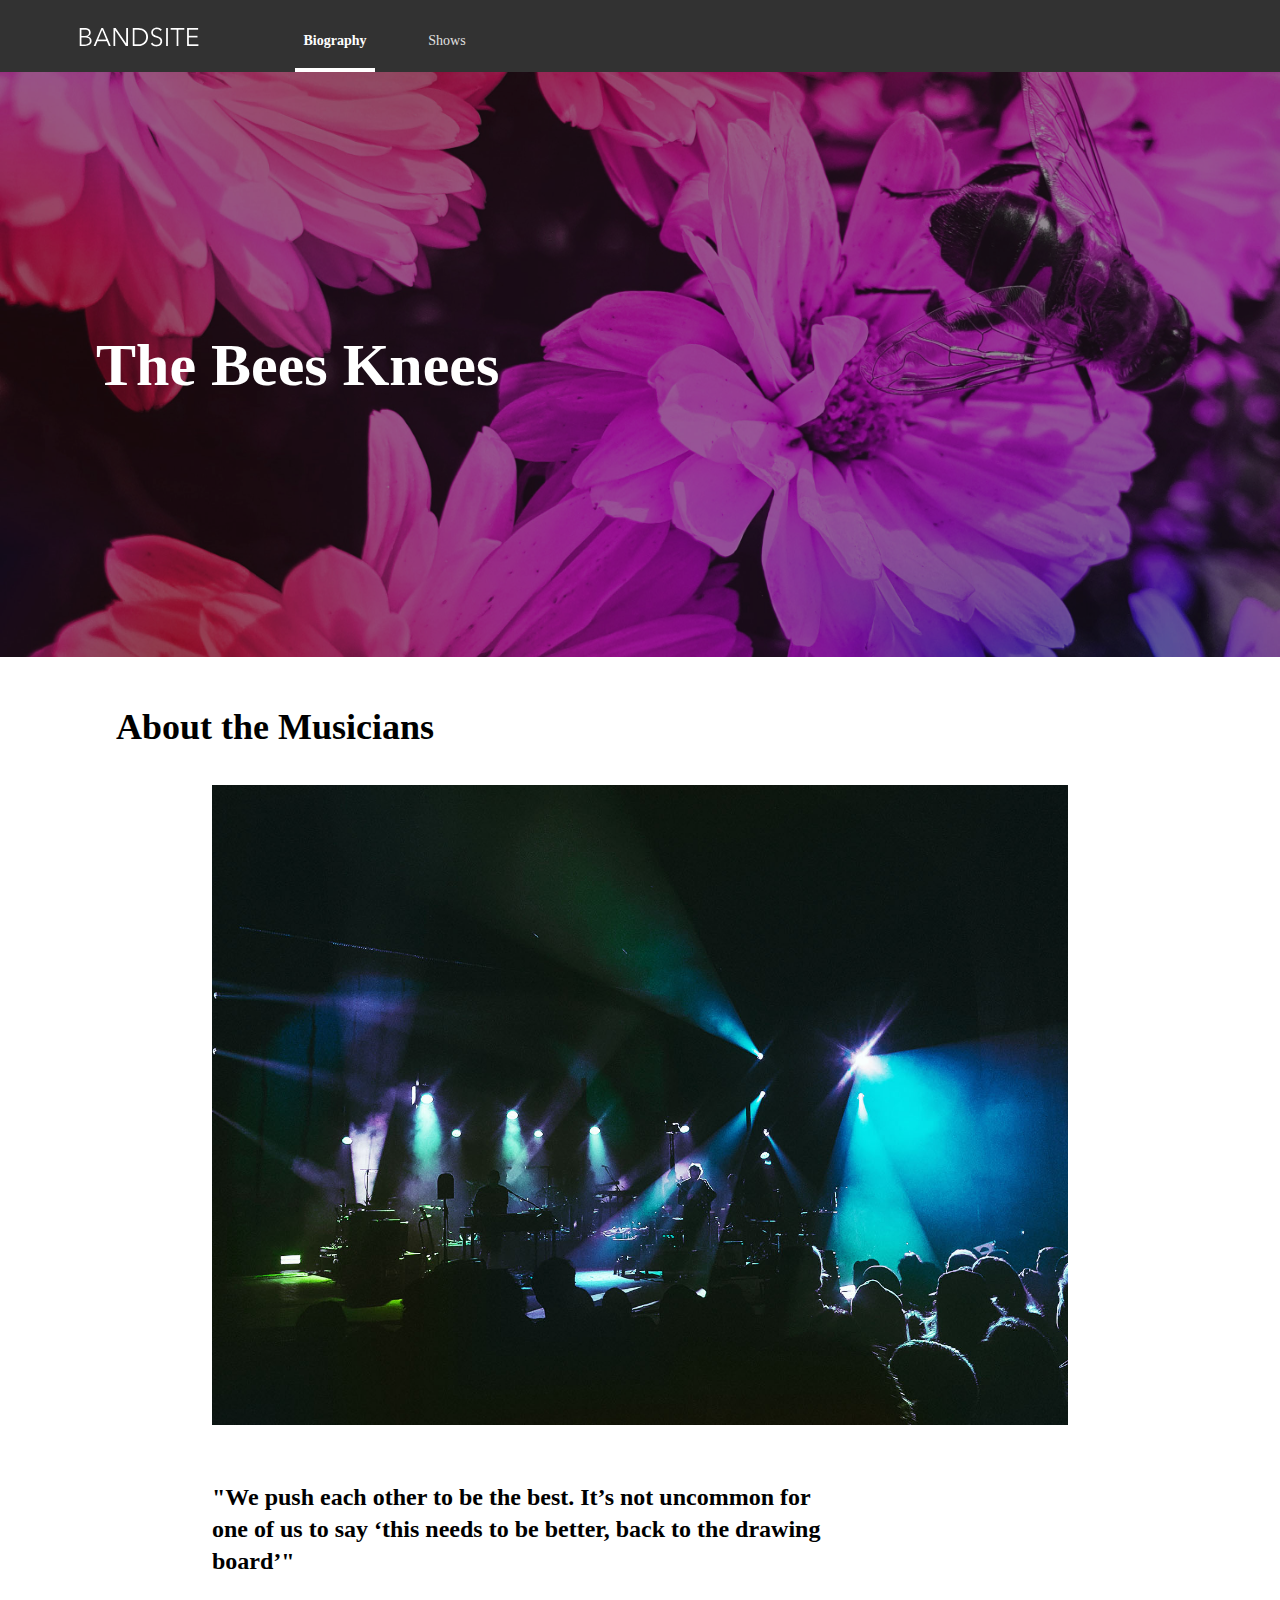
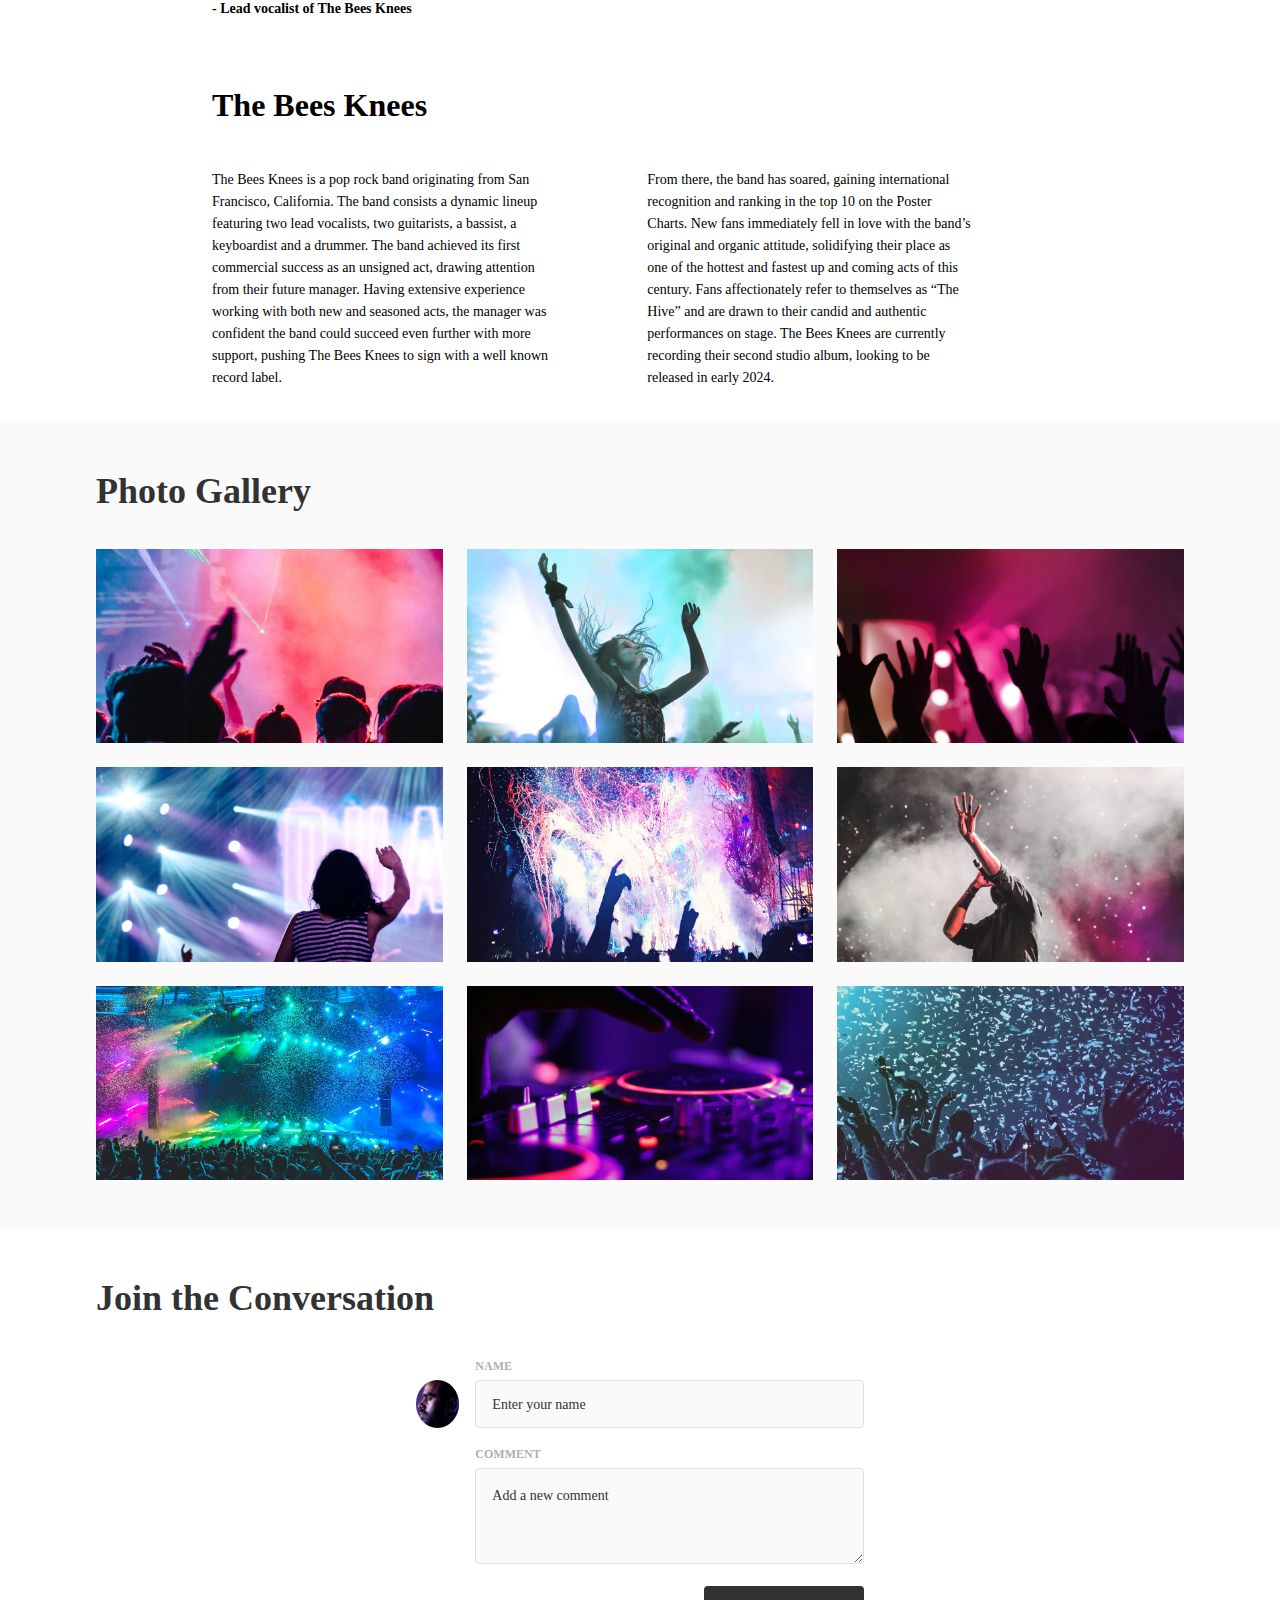
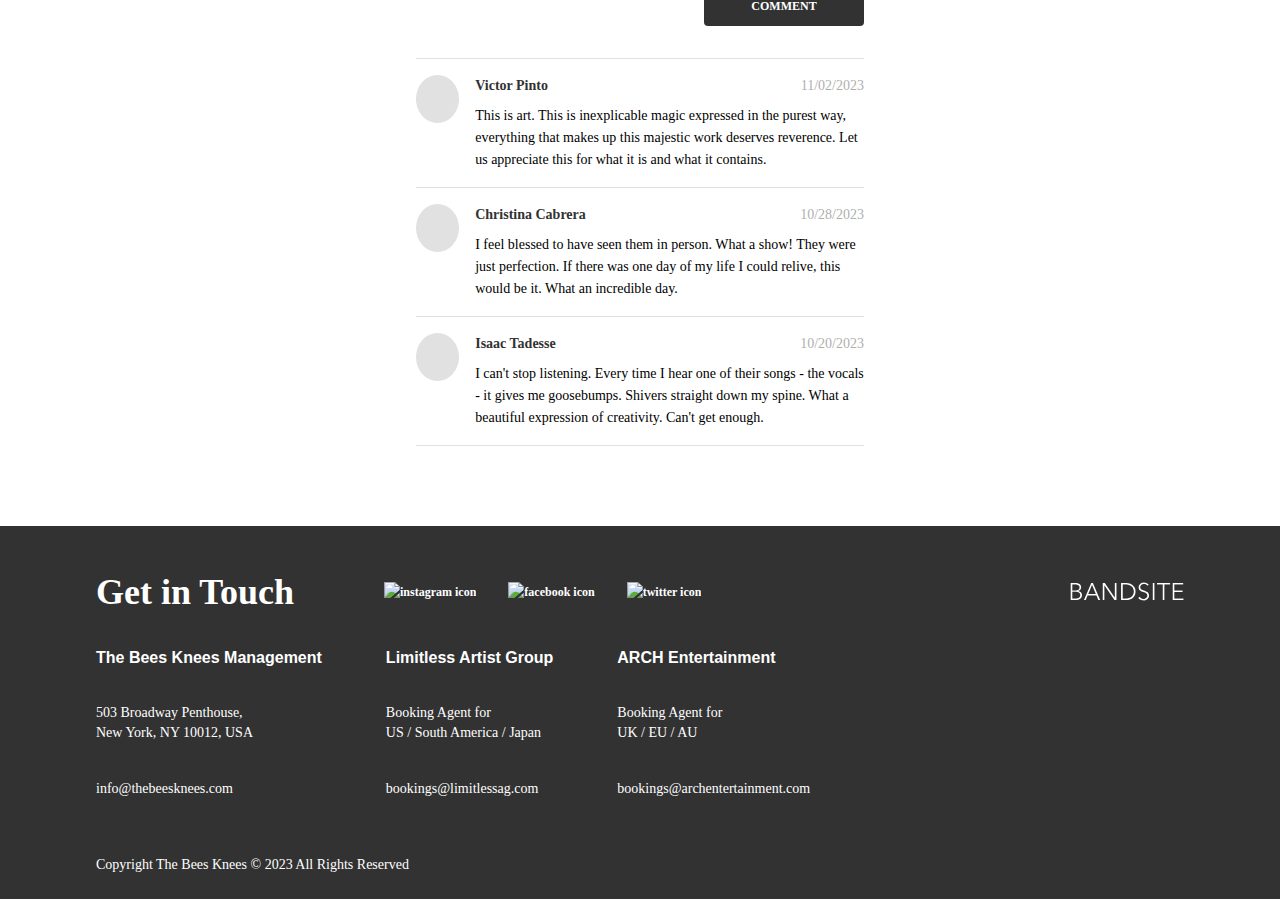
==== commit 1f46fbd4: "remove unnecessary mobile restrictions" ====
--- a/index.html
+++ b/index.html
@@ -82,21 +82,19 @@
                 <div class="comments__img"></div>
                 <div class="comments__form">
                     <form id="commentForm" action="#" method="post">
-                        <section>
-                            <ul class="comments__list">
-                                <li>
-                                    <label class="comments__label" for="name">Name</label>
-                                    <input class="comments__name" type="text" id="name" name="user_name" value="" placeholder="Enter your name" autocomplete="given-name">
-                                </li>
-                                <li>
-                                    <label class="comments__label" for="comment">Comment</label>
-                                    <textarea class="comments__text" type="text" id="comment" name="user_comment" value="" placeholder="Add a new comment" autocomplete="off"></textarea> 
-                                </li>
-                                <li class="comments__button">
-                                    <button id="add-comment" class="comments__submit" type="submit">Comment</button>
-                                </li>
-                            </ul>
-                        </section>
+                        <ul class="comments__list">
+                            <li>
+                                <label class="comments__label" for="name">Name</label>
+                                <input class="comments__name" type="text" id="name" name="user_name" value="" placeholder="Enter your name" autocomplete="given-name">
+                            </li>
+                            <li>
+                                <label class="comments__label" for="comment">Comment</label>
+                                <textarea class="comments__text" type="text" id="comment" name="user_comment" value="" placeholder="Add a new comment" autocomplete="off"></textarea> 
+                            </li>
+                            <li class="comments__button">
+                                <button id="add-comment" class="comments__submit" type="submit">Comment</button>
+                            </li>
+                        </ul>
                     </form>
                 </div>
             </div>
--- a/styles/bio.css
+++ b/styles/bio.css
@@ -17,7 +17,7 @@
   font-style: normal;
 }
 html {
-  font-family: "Avenir Next", sans-serif;
+  font-family: "Avenir Next", Verdana, Geneva, Tahoma, sans-serif;
 }
 
 * {
@@ -42,172 +42,155 @@
   color: #FFFFFF;
 }
 
-@media screen and (min-width: 320px) and (max-width: 767px) {
+h1 {
+  font-family: "Avenir Next";
+  font-weight: 700;
+  font-size: 1.5rem;
+  line-height: 2rem;
+}
+@media screen and (min-width: 48rem) {
   h1 {
     font-family: "Avenir Next";
     font-weight: 700;
-    font-size: 24px;
-    line-height: 32px;
-  }
-}
-@media screen and (min-width: 768px) and (max-width: 1279px) {
+    font-size: 3.75rem;
+    line-height: 4.25rem;
+  }
+}
+@media screen and (min-width: 80rem) {
   h1 {
     font-family: "Avenir Next";
     font-weight: 700;
-    font-size: 60px;
-    line-height: 68px;
-  }
-}
-@media screen and (min-width: 1280px) and (max-width: 1920px) {
-  h1 {
-    font-family: "Avenir Next";
-    font-weight: 700;
-    font-size: 60px;
-    line-height: 68px;
-  }
-}
-
-@media screen and (min-width: 320px) and (max-width: 767px) {
+    font-size: 3.75rem;
+    line-height: 4.25rem;
+  }
+}
+
+h2 {
+  font-family: "Avenir Next";
+  font-weight: 700;
+  font-size: 1.5rem;
+  line-height: 2rem;
+}
+@media screen and (min-width: 48rem) {
   h2 {
     font-family: "Avenir Next";
     font-weight: 700;
-    font-size: 24px;
-    line-height: 32px;
-  }
-}
-@media screen and (min-width: 768px) and (max-width: 1279px) {
+    font-size: 2.25rem;
+    line-height: 2.75rem;
+  }
+}
+@media screen and (min-width: 80rem) {
   h2 {
     font-family: "Avenir Next";
     font-weight: 700;
-    font-size: 36px;
-    line-height: 44px;
-  }
-}
-@media screen and (min-width: 1280px) and (max-width: 1920px) {
-  h2 {
-    font-family: "Avenir Next";
-    font-weight: 700;
-    font-size: 36px;
-    line-height: 44px;
-  }
-}
-
-@media screen and (min-width: 320px) and (max-width: 767px) {
+    font-size: 2.25rem;
+    line-height: 2.75rem;
+  }
+}
+
+h3 {
+  font-family: "Avenir Next";
+  font-weight: 600;
+  font-size: 0.875rem;
+  line-height: 1.375rem;
+}
+@media screen and (min-width: 48rem) {
   h3 {
     font-family: "Avenir Next";
     font-weight: 600;
-    font-size: 14px;
-    line-height: 22px;
-  }
-}
-@media screen and (min-width: 768px) and (max-width: 1279px) {
+    font-size: 1.5rem;
+    line-height: 2rem;
+  }
+}
+@media screen and (min-width: 80rem) {
   h3 {
     font-family: "Avenir Next";
     font-weight: 600;
-    font-size: 24px;
-    line-height: 32px;
-  }
-}
-@media screen and (min-width: 1280px) and (max-width: 1920px) {
-  h3 {
-    font-family: "Avenir Next";
-    font-weight: 600;
-    font-size: 24px;
-    line-height: 32px;
-  }
-}
-
-@media screen and (min-width: 320px) and (max-width: 767px) {
+    font-size: 1.5rem;
+    line-height: 2rem;
+  }
+}
+
+p {
+  font-family: "Avenir Next";
+  font-weight: 400;
+  font-size: 0.8125rem;
+  line-height: 1.125rem;
+}
+@media screen and (min-width: 48rem) {
   p {
     font-family: "Avenir Next";
     font-weight: 400;
-    font-size: 13px;
-    line-height: 18px;
-  }
-}
-@media screen and (min-width: 768px) and (max-width: 1279px) {
+    font-size: 0.875rem;
+    line-height: 1.375rem;
+  }
+}
+@media screen and (min-width: 80rem) {
   p {
     font-family: "Avenir Next";
     font-weight: 400;
-    font-size: 14px;
-    line-height: 22px;
-  }
-}
-@media screen and (min-width: 1280px) and (max-width: 1920px) {
-  p {
-    font-family: "Avenir Next";
-    font-weight: 400;
-    font-size: 14px;
-    line-height: 22px;
-  }
-}
-
-@media screen and (min-width: 320px) and (max-width: 767px) {
+    font-size: 0.875rem;
+    line-height: 1.375rem;
+  }
+}
+
+a, li {
+  font-family: "Avenir Next";
+  font-weight: 700;
+  font-size: 0.625rem;
+  line-height: 1.25rem;
+}
+@media screen and (min-width: 48rem) {
   a, li {
     font-family: "Avenir Next";
     font-weight: 700;
-    font-size: 10px;
-    line-height: 20px;
-  }
-}
-@media screen and (min-width: 768px) and (max-width: 1279px) {
+    font-size: 0.75rem;
+    line-height: 1.25rem;
+  }
+}
+@media screen and (min-width: 80rem) {
   a, li {
     font-family: "Avenir Next";
     font-weight: 700;
-    font-size: 12px;
-    line-height: 20px;
-  }
-}
-@media screen and (min-width: 1280px) and (max-width: 1920px) {
-  a, li {
-    font-family: "Avenir Next";
-    font-weight: 700;
-    font-size: 12px;
-    line-height: 20px;
+    font-size: 0.75rem;
+    line-height: 1.25rem;
   }
 }
 
 .nav-header {
   width: 100%;
   background-color: #323232;
-}
-@media screen and (min-width: 320px) and (max-width: 767px) {
+  padding: 0.5rem 0rem;
+}
+@media screen and (min-width: 48rem) {
   .nav-header {
-    padding: 0.5rem 0rem;
-  }
-}
-@media screen and (min-width: 768px) and (max-width: 1279px) {
+    padding: 0.5rem 2.25rem 0rem;
+  }
+}
+@media screen and (min-width: 80rem) {
   .nav-header {
-    padding-left: 36px;
-    padding-right: 36px;
-  }
-}
-@media screen and (min-width: 1280px) and (max-width: 1920px) {
-  .nav-header {
-    padding: 0 auto;
+    padding: 0.5rem 0rem 0rem;
   }
 }
 
 .navigation {
   background-color: #323232;
   display: flex;
-}
-@media screen and (min-width: 320px) and (max-width: 767px) {
+  flex-direction: column;
+  align-items: center;
+  justify-content: center;
+}
+@media screen and (min-width: 48rem) {
   .navigation {
-    flex-direction: column;
-    align-items: center;
-    justify-content: center;
-  }
-}
-@media screen and (min-width: 768px) and (max-width: 1279px) {
-  .navigation {
+    flex-direction: row;
     align-items: center;
     justify-content: flex-end;
     height: 4rem;
   }
 }
-@media screen and (min-width: 1280px) and (max-width: 1920px) {
+@media screen and (min-width: 80rem) {
   .navigation {
+    flex-direction: row;
     align-items: center;
     justify-content: flex-end;
     margin: 0 3.9375rem;
@@ -217,13 +200,13 @@
 .navigation__heading {
   padding: 0.5rem 1rem;
 }
-@media screen and (min-width: 768px) and (max-width: 1279px) {
+@media screen and (min-width: 48rem) {
   .navigation__heading {
     display: flex;
     align-items: flex-start;
   }
 }
-@media screen and (min-width: 1280px) and (max-width: 1920px) {
+@media screen and (min-width: 80rem) {
   .navigation__heading {
     display: flex;
     align-items: flex-start;
@@ -246,14 +229,14 @@
   padding: 0rem;
   margin: 0rem;
 }
-@media screen and (min-width: 768px) and (max-width: 1279px) {
+@media screen and (min-width: 48rem) {
   .navigation__pages {
     justify-content: left;
     padding: 0.4rem 0rem 0rem 4rem;
     margin: 0rem;
   }
 }
-@media screen and (min-width: 1280px) and (max-width: 1920px) {
+@media screen and (min-width: 80rem) {
   .navigation__pages {
     justify-content: left;
     padding: 0.4rem 0rem 0rem 4rem;
@@ -264,20 +247,16 @@
   text-align: center;
   padding: 0rem 0rem 0.5rem 0rem;
   transition: all ease-in-out 0.2s;
-}
-@media screen and (min-width: 320px) and (max-width: 767px) {
-  .navigation__item {
-    width: 100%;
-  }
-}
-@media screen and (min-width: 768px) and (max-width: 1279px) {
+  width: 100%;
+}
+@media screen and (min-width: 48rem) {
   .navigation__item {
     padding: 0rem 0rem 1rem 0rem;
     margin: 0rem 1rem;
     width: 5rem;
   }
 }
-@media screen and (min-width: 1280px) and (max-width: 1920px) {
+@media screen and (min-width: 80rem) {
   .navigation__item {
     padding: 0rem 0rem 1rem 0rem;
     margin: 0rem 1rem;
@@ -295,8 +274,8 @@
 .navigation__link {
   font-family: "Avenir Next";
   font-weight: 600;
-  font-size: 14px;
-  line-height: 22px;
+  font-size: 0.875rem;
+  line-height: 1.375rem;
 }
 .navigation__link--active, .navigation__link:hover, .navigation__link:focus {
   font-weight: 600;
@@ -313,7 +292,7 @@
   color: #FFFFFF;
   padding: 1rem 1rem 0rem 1rem;
 }
-@media screen and (min-width: 768px) and (max-width: 1279px) {
+@media screen and (min-width: 48rem) {
   .footer {
     padding: 2rem 2.25rem 1rem;
     display: flex;
@@ -321,10 +300,10 @@
     justify-content: space-between;
   }
 }
-@media screen and (min-width: 1280px) and (max-width: 1920px) {
+@media screen and (min-width: 80rem) {
   .footer {
     padding: 2rem 6rem 1rem;
-    max-width: 1920px;
+    max-width: 120rem;
     margin: 0 auto;
   }
 }
@@ -334,7 +313,7 @@
 .footer__content {
   padding: 0rem;
 }
-@media screen and (min-width: 768px) and (max-width: 1279px) {
+@media screen and (min-width: 48rem) {
   .footer__content {
     width: 100%;
     display: flex;
@@ -349,7 +328,7 @@
   display: flex;
   flex-direction: column;
 }
-@media screen and (min-width: 768px) and (max-width: 1279px) {
+@media screen and (min-width: 48rem) {
   .footer__social {
     display: flex;
     flex-direction: row;
@@ -357,7 +336,7 @@
     justify-content: space-between;
   }
 }
-@media screen and (min-width: 1280px) and (max-width: 1920px) {
+@media screen and (min-width: 80rem) {
   .footer__social {
     display: flex;
     flex-direction: row;
@@ -369,28 +348,28 @@
   padding: 1rem 0rem 0rem;
   font-family: "Avenir Next";
   font-weight: 700;
-  font-size: 24px;
-  line-height: 32px;
-  font-weight: 600;
-}
-@media screen and (min-width: 768px) and (max-width: 1279px) {
+  font-size: 1.5rem;
+  line-height: 2rem;
+  font-weight: 600;
+}
+@media screen and (min-width: 48rem) {
   .footer__title {
     font-family: "Avenir Next";
     font-weight: 700;
-    font-size: 36px;
-    line-height: 44px;
+    font-size: 2.25rem;
+    line-height: 2.75rem;
     font-weight: 600;
     display: flex;
     align-items: center;
     padding: 0rem;
   }
 }
-@media screen and (min-width: 1280px) and (max-width: 1920px) {
+@media screen and (min-width: 80rem) {
   .footer__title {
     font-family: "Avenir Next";
     font-weight: 700;
-    font-size: 36px;
-    line-height: 44px;
+    font-size: 2.25rem;
+    line-height: 2.75rem;
     font-weight: 600;
     display: flex;
     align-items: center;
@@ -402,13 +381,13 @@
   display: flex;
   align-items: center;
 }
-@media screen and (min-width: 768px) and (max-width: 1279px) {
+@media screen and (min-width: 48rem) {
   .footer__menu {
     position: absolute;
     left: 17.5rem;
   }
 }
-@media screen and (min-width: 1280px) and (max-width: 1920px) {
+@media screen and (min-width: 80rem) {
   .footer__menu {
     position: absolute;
     left: 24rem;
@@ -417,13 +396,13 @@
 .footer__link {
   margin: 0rem 0.5rem 0rem 0rem;
 }
-@media screen and (min-width: 768px) and (max-width: 1279px) {
+@media screen and (min-width: 48rem) {
   .footer__link {
     display: flex;
     padding: 0rem;
   }
 }
-@media screen and (min-width: 1280px) and (max-width: 1920px) {
+@media screen and (min-width: 80rem) {
   .footer__link {
     display: flex;
     padding: 0rem;
@@ -433,17 +412,17 @@
   padding: 1rem 0rem 0rem;
   margin: 0rem 1.5rem 0rem 0rem;
 }
-@media screen and (min-width: 768px) and (max-width: 1279px) {
+@media screen and (min-width: 48rem) {
   .footer__icons {
     padding: 0rem;
   }
 }
-@media screen and (min-width: 1280px) and (max-width: 1920px) {
+@media screen and (min-width: 80rem) {
   .footer__icons {
     padding: 0rem;
   }
 }
-@media screen and (min-width: 768px) and (max-width: 1279px) {
+@media screen and (min-width: 48rem) {
   .footer__contact {
     display: flex;
     align-items: center;
@@ -453,7 +432,7 @@
     margin: 0rem;
   }
 }
-@media screen and (min-width: 1280px) and (max-width: 1920px) {
+@media screen and (min-width: 80rem) {
   .footer__contact {
     display: flex;
     align-items: center;
@@ -463,12 +442,12 @@
     margin: 0rem;
   }
 }
-@media screen and (min-width: 768px) and (max-width: 1279px) {
+@media screen and (min-width: 48rem) {
   .footer__info {
     margin: 0rem 1.5rem 0rem 0rem;
   }
 }
-@media screen and (min-width: 1280px) and (max-width: 1920px) {
+@media screen and (min-width: 80rem) {
   .footer__info {
     margin: 0rem 4rem 0rem 0rem;
   }
@@ -478,12 +457,12 @@
   margin: 0rem;
   font-weight: 600;
 }
-@media screen and (min-width: 768px) and (max-width: 1279px) {
+@media screen and (min-width: 48rem) {
   .footer__subtitle {
     padding: 1rem 0rem 2.25rem;
   }
 }
-@media screen and (min-width: 1280px) and (max-width: 1920px) {
+@media screen and (min-width: 80rem) {
   .footer__subtitle {
     padding: 1rem 0rem 2.25rem;
   }
@@ -492,47 +471,47 @@
   padding: 0rem;
   font-family: "Avenir Next";
   font-weight: 400;
-  font-size: 13px;
-  line-height: 18px;
-}
-@media screen and (min-width: 768px) and (max-width: 1279px) {
+  font-size: 0.8125rem;
+  line-height: 1.125rem;
+}
+@media screen and (min-width: 48rem) {
   .footer__text {
     font-family: "Avenir Next";
     font-weight: 400;
-    font-size: 14px;
-    line-height: 20px;
-  }
-}
-@media screen and (min-width: 1280px) and (max-width: 1920px) {
+    font-size: 0.875rem;
+    line-height: 1.25rem;
+  }
+}
+@media screen and (min-width: 80rem) {
   .footer__text {
     font-family: "Avenir Next";
     font-weight: 400;
-    font-size: 14px;
-    line-height: 20px;
+    font-size: 0.875rem;
+    line-height: 1.25rem;
   }
 }
 .footer__email {
   padding: 1rem 0rem 0rem;
   font-family: "Avenir Next";
   font-weight: 400;
-  font-size: 13px;
-  line-height: 18px;
-}
-@media screen and (min-width: 768px) and (max-width: 1279px) {
+  font-size: 0.8125rem;
+  line-height: 1.125rem;
+}
+@media screen and (min-width: 48rem) {
   .footer__email {
     font-family: "Avenir Next";
     font-weight: 400;
-    font-size: 14px;
-    line-height: 20px;
+    font-size: 0.875rem;
+    line-height: 1.25rem;
     padding: 2.25rem 0rem 0rem;
   }
 }
-@media screen and (min-width: 1280px) and (max-width: 1920px) {
+@media screen and (min-width: 80rem) {
   .footer__email {
     font-family: "Avenir Next";
     font-weight: 400;
-    font-size: 14px;
-    line-height: 20px;
+    font-size: 0.875rem;
+    line-height: 1.25rem;
     padding: 2.25rem 0rem 0rem;
   }
 }
@@ -540,35 +519,31 @@
   padding: 0rem;
   margin: 0rem;
 }
-@media screen and (min-width: 320px) and (max-width: 767px) {
-  .footer__wordmark--mobile {
-    display: flex;
-    padding: 1rem 0rem 0rem;
-    margin: 0rem;
-  }
-}
-@media screen and (min-width: 768px) and (max-width: 1279px) {
+.footer__wordmark--mobile {
+  display: flex;
+  padding: 1rem 0rem 0rem;
+  margin: 0rem;
+}
+@media screen and (min-width: 48rem) {
   .footer__wordmark--mobile {
     display: none;
   }
 }
-@media screen and (min-width: 1280px) and (max-width: 1920px) {
+@media screen and (min-width: 80rem) {
   .footer__wordmark--mobile {
     display: none;
   }
 }
-@media screen and (min-width: 320px) and (max-width: 767px) {
+.footer__wordmark--nonmobile {
+  display: none;
+}
+@media screen and (min-width: 48rem) {
   .footer__wordmark--nonmobile {
-    display: none;
-  }
-}
-@media screen and (min-width: 768px) and (max-width: 1279px) {
-  .footer__wordmark--nonmobile {
     display: flex;
     margin: 0rem;
   }
 }
-@media screen and (min-width: 1280px) and (max-width: 1920px) {
+@media screen and (min-width: 80rem) {
   .footer__wordmark--nonmobile {
     display: flex;
     margin-left: 0rem;
@@ -579,52 +554,50 @@
   height: 1.25rem;
   padding: 0rem;
 }
-@media screen and (min-width: 768px) and (max-width: 1279px) {
+@media screen and (min-width: 48rem) {
   .footer__logo--mobile {
     display: none;
   }
 }
-@media screen and (min-width: 1280px) and (max-width: 1920px) {
+@media screen and (min-width: 80rem) {
   .footer__logo--mobile {
     display: none;
   }
 }
-@media screen and (min-width: 320px) and (max-width: 767px) {
+.footer__logo--nonmobile {
+  display: none;
+}
+@media screen and (min-width: 48rem) {
   .footer__logo--nonmobile {
-    display: none;
-  }
-}
-@media screen and (min-width: 768px) and (max-width: 1279px) {
+    display: flex;
+  }
+}
+@media screen and (min-width: 80rem) {
   .footer__logo--nonmobile {
     display: flex;
   }
 }
-@media screen and (min-width: 1280px) and (max-width: 1920px) {
-  .footer__logo--nonmobile {
-    display: flex;
-  }
-}
 .footer__copy {
   font-family: "Avenir Next";
   font-weight: 400;
-  font-size: 13px;
-  line-height: 18px;
-}
-@media screen and (min-width: 768px) and (max-width: 1279px) {
+  font-size: 0.8125rem;
+  line-height: 1.125rem;
+}
+@media screen and (min-width: 48rem) {
   .footer__copy {
     font-family: "Avenir Next";
     font-weight: 400;
-    font-size: 14px;
-    line-height: 20px;
+    font-size: 0.875rem;
+    line-height: 1.25rem;
     padding: 2.5rem 0rem 0rem;
   }
 }
-@media screen and (min-width: 1280px) and (max-width: 1920px) {
+@media screen and (min-width: 80rem) {
   .footer__copy {
     font-family: "Avenir Next";
     font-weight: 400;
-    font-size: 14px;
-    line-height: 20px;
+    font-size: 0.875rem;
+    line-height: 1.25rem;
     padding: 2.5rem 0rem 0rem;
   }
 }
@@ -638,18 +611,14 @@
   background-position: center;
   padding: 1rem;
   width: 100%;
-}
-@media screen and (min-width: 320px) and (max-width: 767px) {
-  .hero {
-    height: 24vh;
-  }
-}
-@media screen and (min-width: 768px) and (max-width: 1279px) {
+  height: 24vh;
+}
+@media screen and (min-width: 48rem) {
   .hero {
     height: 47vh;
   }
 }
-@media screen and (min-width: 1280px) and (max-width: 1920px) {
+@media screen and (min-width: 80rem) {
   .hero {
     height: 65vh;
   }
@@ -659,12 +628,12 @@
   margin: 1rem;
   color: #FFFFFF;
 }
-@media screen and (min-width: 768px) and (max-width: 1279px) {
+@media screen and (min-width: 48rem) {
   .hero__title {
     margin: 2.25rem;
   }
 }
-@media screen and (min-width: 1280px) and (max-width: 1920px) {
+@media screen and (min-width: 80rem) {
   .hero__title {
     margin: 5rem;
   }
@@ -672,25 +641,25 @@
 .hero__text {
   font-family: "Avenir Next";
   font-weight: 700;
-  font-size: 24px;
-  line-height: 32px;
-  font-weight: 600;
-}
-@media screen and (min-width: 768px) and (max-width: 1279px) {
+  font-size: 1.5rem;
+  line-height: 2rem;
+  font-weight: 600;
+}
+@media screen and (min-width: 48rem) {
   .hero__text {
     font-family: "Avenir Next";
     font-weight: 700;
-    font-size: 60px;
-    line-height: 68px;
-    font-weight: 600;
-  }
-}
-@media screen and (min-width: 1280px) and (max-width: 1920px) {
+    font-size: 3.75rem;
+    line-height: 4.25rem;
+    font-weight: 600;
+  }
+}
+@media screen and (min-width: 80rem) {
   .hero__text {
     font-family: "Avenir Next";
     font-weight: 700;
-    font-size: 60px;
-    line-height: 68px;
+    font-size: 3.75rem;
+    line-height: 4.25rem;
     font-weight: 600;
   }
 }
@@ -699,50 +668,44 @@
   display: flex;
   flex-direction: column;
   width: 100%;
-}
-@media screen and (min-width: 320px) and (max-width: 767px) {
-  .about {
-    padding: 1.5rem 1rem 0rem 1rem;
-  }
-}
-@media screen and (min-width: 768px) and (max-width: 1279px) {
+  padding: 1.5rem 1rem 0rem 1rem;
+}
+@media screen and (min-width: 48rem) {
   .about {
     padding: 3rem 2.25rem 0rem 2.25rem;
   }
 }
-@media screen and (min-width: 1280px) and (max-width: 1920px) {
+@media screen and (min-width: 80rem) {
   .about {
     padding: 3rem 2.25rem 0rem 2.25rem;
-    max-width: 1920px;
-  }
-}
-@media screen and (min-width: 320px) and (max-width: 767px) {
-  .about__title {
-    padding: 0rem 0rem 1rem 0rem;
-    font-family: "Avenir Next";
-    font-weight: 700;
-    font-size: 24px;
-    line-height: 32px;
-    font-weight: 600;
-  }
-}
-@media screen and (min-width: 768px) and (max-width: 1279px) {
+    max-width: 120rem;
+  }
+}
+.about__title {
+  padding: 0rem 0rem 1rem 0rem;
+  font-family: "Avenir Next";
+  font-weight: 700;
+  font-size: 1.5rem;
+  line-height: 2rem;
+  font-weight: 600;
+}
+@media screen and (min-width: 48rem) {
   .about__title {
     padding: 0rem 0rem 2.25rem 0rem;
     font-family: "Avenir Next";
     font-weight: 700;
-    font-size: 36px;
-    line-height: 44px;
-    font-weight: 600;
-  }
-}
-@media screen and (min-width: 1280px) and (max-width: 1920px) {
+    font-size: 2.25rem;
+    line-height: 2.75rem;
+    font-weight: 600;
+  }
+}
+@media screen and (min-width: 80rem) {
   .about__title {
     padding: 0rem 0rem 2.25rem 5rem;
     font-family: "Avenir Next";
     font-weight: 700;
-    font-size: 36px;
-    line-height: 44px;
+    font-size: 2.25rem;
+    line-height: 2.75rem;
     font-weight: 600;
     margin: 0rem auto;
   }
@@ -755,13 +718,13 @@
      object-position: bottom;
   height: 12rem;
 }
-@media screen and (min-width: 768px) and (max-width: 1279px) {
+@media screen and (min-width: 48rem) {
   .about__image {
     padding: 0rem 3rem 0rem;
     height: 22rem;
   }
 }
-@media screen and (min-width: 1280px) and (max-width: 1920px) {
+@media screen and (min-width: 80rem) {
   .about__image {
     padding: 0rem 11rem 0rem;
     height: 40rem;
@@ -770,110 +733,104 @@
 .about__quote {
   padding: 1rem 0rem 0rem;
 }
-@media screen and (min-width: 768px) and (max-width: 1279px) {
+@media screen and (min-width: 48rem) {
   .about__quote {
     margin: 2.25rem 0rem 0rem 0rem;
   }
 }
-@media screen and (min-width: 1280px) and (max-width: 1920px) {
+@media screen and (min-width: 80rem) {
   .about__quote {
     margin: 2.25rem 0rem 0rem 0rem;
     width: 80%;
   }
 }
-@media screen and (min-width: 320px) and (max-width: 767px) {
+.about__quotation {
+  font-family: "Avenir Next";
+  font-weight: 600;
+  font-size: 0.875rem;
+  line-height: 1.375rem;
+  text-align: left;
+}
+@media screen and (min-width: 48rem) {
   .about__quotation {
     font-family: "Avenir Next";
     font-weight: 600;
-    font-size: 14px;
-    line-height: 22px;
-    text-align: left;
-  }
-}
-@media screen and (min-width: 768px) and (max-width: 1279px) {
-  .about__quotation {
-    font-family: "Avenir Next";
-    font-weight: 600;
-    font-size: 24px;
-    line-height: 32px;
+    font-size: 1.5rem;
+    line-height: 2rem;
     text-align: left;
     padding: 0rem 3rem 0rem;
   }
 }
-@media screen and (min-width: 1280px) and (max-width: 1920px) {
+@media screen and (min-width: 80rem) {
   .about__quotation {
     font-family: "Avenir Next";
     font-weight: 600;
-    font-size: 24px;
-    line-height: 32px;
+    font-size: 1.5rem;
+    line-height: 2rem;
     text-align: left;
     padding: 0rem 11rem 0rem;
   }
 }
-@media screen and (min-width: 320px) and (max-width: 767px) {
+.about__quotee {
+  font-family: "Avenir Next";
+  font-weight: 600;
+  font-size: 0.875rem;
+  line-height: 1.375rem;
+  text-align: left;
+  padding: 1rem 0rem;
+}
+@media screen and (min-width: 48rem) {
   .about__quotee {
     font-family: "Avenir Next";
     font-weight: 600;
-    font-size: 14px;
-    line-height: 22px;
-    text-align: left;
-    padding: 1rem 0rem;
-  }
-}
-@media screen and (min-width: 768px) and (max-width: 1279px) {
-  .about__quotee {
-    font-family: "Avenir Next";
-    font-weight: 600;
-    font-size: 24px;
-    line-height: 32px;
+    font-size: 1.5rem;
+    line-height: 2rem;
     text-align: left;
     padding: 0rem 3rem 0rem;
-    font-size: 14px;
+    font-size: 0.875rem;
     margin: 1rem 0rem 0rem 0rem;
   }
 }
-@media screen and (min-width: 1280px) and (max-width: 1920px) {
+@media screen and (min-width: 80rem) {
   .about__quotee {
     font-family: "Avenir Next";
     font-weight: 600;
-    font-size: 24px;
-    line-height: 32px;
+    font-size: 1.5rem;
+    line-height: 2rem;
     text-align: left;
     padding: 0rem 11rem 0rem;
-    font-size: 14px;
+    font-size: 0.875rem;
     margin: 1rem 0rem 0rem 0rem;
   }
 }
 .about__biography {
   padding: 1rem 0rem;
 }
-@media screen and (min-width: 320px) and (max-width: 767px) {
+.about__subtitle {
+  font-family: "Avenir Next";
+  font-weight: 600;
+  font-size: 0.875rem;
+  line-height: 1.375rem;
+  text-align: left;
+  font-size: 1rem;
+}
+@media screen and (min-width: 48rem) {
   .about__subtitle {
     font-family: "Avenir Next";
     font-weight: 600;
-    font-size: 14px;
-    line-height: 22px;
-    text-align: left;
-    font-size: 1rem;
-  }
-}
-@media screen and (min-width: 768px) and (max-width: 1279px) {
-  .about__subtitle {
-    font-family: "Avenir Next";
-    font-weight: 600;
-    font-size: 24px;
-    line-height: 32px;
+    font-size: 1.5rem;
+    line-height: 2rem;
     text-align: left;
     padding: 2rem 3rem 0rem;
     font-size: 2rem;
   }
 }
-@media screen and (min-width: 1280px) and (max-width: 1920px) {
+@media screen and (min-width: 80rem) {
   .about__subtitle {
     font-family: "Avenir Next";
     font-weight: 600;
-    font-size: 24px;
-    line-height: 32px;
+    font-size: 1.5rem;
+    line-height: 2rem;
     text-align: left;
     padding: 3rem 11rem 0rem;
     font-size: 2rem;
@@ -882,46 +839,44 @@
 .about__text {
   padding: 0rem 2rem 0rem 0rem;
 }
-@media screen and (min-width: 768px) and (max-width: 1279px) {
+@media screen and (min-width: 48rem) {
   .about__text {
     display: flex;
     flex-direction: row;
     padding: 2rem 3rem 0rem;
   }
 }
-@media screen and (min-width: 1280px) and (max-width: 1920px) {
+@media screen and (min-width: 80rem) {
   .about__text {
     display: flex;
     flex-direction: row;
     padding: 3rem 11rem 0rem;
   }
 }
-@media screen and (min-width: 320px) and (max-width: 767px) {
+.about__paragraph {
+  font-family: "Avenir Next";
+  font-weight: 400;
+  font-size: 0.8125rem;
+  line-height: 1.125rem;
+  text-align: left;
+  padding: 1rem 0rem 0rem;
+}
+@media screen and (min-width: 48rem) {
   .about__paragraph {
     font-family: "Avenir Next";
     font-weight: 400;
-    font-size: 13px;
-    line-height: 18px;
-    text-align: left;
-    padding: 1rem 0rem 0rem;
-  }
-}
-@media screen and (min-width: 768px) and (max-width: 1279px) {
-  .about__paragraph {
-    font-family: "Avenir Next";
-    font-weight: 400;
-    font-size: 14px;
-    line-height: 22px;
+    font-size: 0.875rem;
+    line-height: 1.375rem;
     text-align: left;
     padding: 0rem 1.5rem 1rem 0rem;
   }
 }
-@media screen and (min-width: 1280px) and (max-width: 1920px) {
+@media screen and (min-width: 80rem) {
   .about__paragraph {
     font-family: "Avenir Next";
     font-weight: 400;
-    font-size: 14px;
-    line-height: 22px;
+    font-size: 0.875rem;
+    line-height: 1.375rem;
     text-align: left;
     padding: 0rem 6rem 1rem 0rem;
   }
@@ -929,50 +884,45 @@
 
 .gallery {
   background-color: #FAFAFA;
-}
-@media screen and (min-width: 320px) and (max-width: 767px) {
-  .gallery {
-    padding: 1.5rem 1rem 0rem 1rem;
-  }
-}
-@media screen and (min-width: 768px) and (max-width: 1279px) {
+  padding: 1.5rem 1rem 0rem 1rem;
+}
+@media screen and (min-width: 48rem) {
   .gallery {
     padding: 3rem 2.25rem 2.25rem 2.25rem;
   }
 }
-@media screen and (min-width: 1280px) and (max-width: 1920px) {
+@media screen and (min-width: 80rem) {
   .gallery {
     padding: 3rem 6rem 3rem 6rem;
-    max-width: 1920px;
-  }
-}
-@media screen and (min-width: 320px) and (max-width: 767px) {
+    max-width: 120rem;
+  }
+}
+.gallery__title {
+  padding: 0rem 0rem 1rem 0rem;
+  font-family: "Avenir Next";
+  font-weight: 700;
+  font-size: 1.5rem;
+  line-height: 2rem;
+  font-weight: 600;
+  color: #323232;
+}
+@media screen and (min-width: 48rem) {
   .gallery__title {
     padding: 0rem 0rem 1rem 0rem;
     font-family: "Avenir Next";
     font-weight: 700;
-    font-size: 24px;
-    line-height: 32px;
-    font-weight: 600;
-  }
-}
-@media screen and (min-width: 768px) and (max-width: 1279px) {
-  .gallery__title {
-    padding: 0rem 0rem 1rem 0rem;
-    font-family: "Avenir Next";
-    font-weight: 700;
-    font-size: 36px;
-    line-height: 44px;
-    font-weight: 600;
-  }
-}
-@media screen and (min-width: 1280px) and (max-width: 1920px) {
+    font-size: 2.25rem;
+    line-height: 2.75rem;
+    font-weight: 600;
+  }
+}
+@media screen and (min-width: 80rem) {
   .gallery__title {
     padding: 0rem 0rem 2.25rem 0rem;
     font-family: "Avenir Next";
     font-weight: 700;
-    font-size: 36px;
-    line-height: 44px;
+    font-size: 2.25rem;
+    line-height: 2.75rem;
     font-weight: 600;
     margin: 0rem;
   }
@@ -980,7 +930,7 @@
 .gallery__collection {
   width: 100%;
 }
-@media screen and (min-width: 768px) and (max-width: 1279px) {
+@media screen and (min-width: 48rem) {
   .gallery__collection {
     display: flex;
     align-items: center;
@@ -989,7 +939,7 @@
     flex-wrap: wrap;
   }
 }
-@media screen and (min-width: 1280px) and (max-width: 1920px) {
+@media screen and (min-width: 80rem) {
   .gallery__collection {
     display: flex;
     align-items: center;
@@ -1002,14 +952,14 @@
   width: 100%;
   padding-bottom: 1rem;
 }
-@media screen and (min-width: 768px) and (max-width: 1279px) {
+@media screen and (min-width: 48rem) {
   .gallery__image {
     width: 30%;
     padding: 0rem;
     flex-grow: 1;
   }
 }
-@media screen and (min-width: 1280px) and (max-width: 1920px) {
+@media screen and (min-width: 80rem) {
   .gallery__image {
     width: 30%;
     padding: 0rem;
@@ -1026,44 +976,43 @@
   width: 100%;
   margin: 0rem center;
 }
-@media screen and (min-width: 768px) and (max-width: 1279px) {
+@media screen and (min-width: 48rem) {
   .comments {
     padding: 3rem 2.25rem 2.25rem 2.25rem;
   }
 }
-@media screen and (min-width: 1280px) and (max-width: 1920px) {
+@media screen and (min-width: 80rem) {
   .comments {
     padding: 3rem 6rem 3rem 6rem;
-    max-width: 1920px;
-  }
-}
-@media screen and (min-width: 320px) and (max-width: 767px) {
+    max-width: 120rem;
+  }
+}
+.comments__title {
+  padding: 0rem 0rem 1rem 0rem;
+  font-family: "Avenir Next";
+  font-weight: 700;
+  font-size: 1.5rem;
+  line-height: 2rem;
+  font-weight: 600;
+  color: #323232;
+}
+@media screen and (min-width: 48rem) {
   .comments__title {
     padding: 0rem 0rem 1rem 0rem;
     font-family: "Avenir Next";
     font-weight: 700;
-    font-size: 24px;
-    line-height: 32px;
-    font-weight: 600;
-  }
-}
-@media screen and (min-width: 768px) and (max-width: 1279px) {
-  .comments__title {
-    padding: 0rem 0rem 1rem 0rem;
-    font-family: "Avenir Next";
-    font-weight: 700;
-    font-size: 36px;
-    line-height: 44px;
-    font-weight: 600;
-  }
-}
-@media screen and (min-width: 1280px) and (max-width: 1920px) {
+    font-size: 2.25rem;
+    line-height: 2.75rem;
+    font-weight: 600;
+  }
+}
+@media screen and (min-width: 80rem) {
   .comments__title {
     padding: 0rem 0rem 2.25rem 0rem;
     font-family: "Avenir Next";
     font-weight: 700;
-    font-size: 36px;
-    line-height: 44px;
+    font-size: 2.25rem;
+    line-height: 2.75rem;
     font-weight: 600;
     margin: 0rem;
   }
@@ -1072,13 +1021,13 @@
   display: flex;
   width: 100%;
 }
-@media screen and (min-width: 768px) and (max-width: 1279px) {
+@media screen and (min-width: 48rem) {
   .comments__add-comment {
     justify-content: center;
     padding: 0rem 3rem;
   }
 }
-@media screen and (min-width: 1280px) and (max-width: 1920px) {
+@media screen and (min-width: 80rem) {
   .comments__add-comment {
     width: 50%;
     align-self: center;
@@ -1096,13 +1045,13 @@
   border-radius: 50%;
   margin: 1.5rem 0rem;
 }
-@media screen and (min-width: 768px) and (max-width: 1279px) {
+@media screen and (min-width: 48rem) {
   .comments__img {
     width: 3rem;
     height: 3rem;
   }
 }
-@media screen and (min-width: 1280px) and (max-width: 1920px) {
+@media screen and (min-width: 80rem) {
   .comments__img {
     width: 3rem;
     height: 3rem;
@@ -1118,13 +1067,13 @@
   -o-object-fit: cover;
      object-fit: cover;
 }
-@media screen and (min-width: 768px) and (max-width: 1279px) {
+@media screen and (min-width: 48rem) {
   .comments__img--no-picture {
     width: 3rem;
     height: 3rem;
   }
 }
-@media screen and (min-width: 1280px) and (max-width: 1920px) {
+@media screen and (min-width: 80rem) {
   .comments__img--no-picture {
     width: 3rem;
     height: 3rem;
@@ -1146,25 +1095,25 @@
   color: #AFAFAF;
   font-family: "Avenir Next";
   font-weight: 700;
-  font-size: 10px;
-  line-height: 20px;
-  font-weight: 600;
-}
-@media screen and (min-width: 768px) and (max-width: 1279px) {
+  font-size: 0.625rem;
+  line-height: 1.25rem;
+  font-weight: 600;
+}
+@media screen and (min-width: 48rem) {
   .comments__label {
     font-family: "Avenir Next";
     font-weight: 700;
-    font-size: 12px;
-    line-height: 20px;
-    font-weight: 600;
-  }
-}
-@media screen and (min-width: 1280px) and (max-width: 1920px) {
+    font-size: 0.75rem;
+    line-height: 1.25rem;
+    font-weight: 600;
+  }
+}
+@media screen and (min-width: 80rem) {
   .comments__label {
     font-family: "Avenir Next";
     font-weight: 700;
-    font-size: 12px;
-    line-height: 20px;
+    font-size: 0.75rem;
+    line-height: 1.25rem;
     font-weight: 600;
   }
 }
@@ -1177,13 +1126,13 @@
   border-radius: 0.25rem;
   border: 0.0625rem solid #E1E1E1;
 }
-@media screen and (min-width: 768px) and (max-width: 1279px) {
+@media screen and (min-width: 48rem) {
   .comments__name, .comments__text {
     padding: 1rem;
     height: 3rem;
   }
 }
-@media screen and (min-width: 1280px) and (max-width: 1920px) {
+@media screen and (min-width: 80rem) {
   .comments__name, .comments__text {
     padding: 1rem;
     height: 3rem;
@@ -1193,42 +1142,42 @@
   color: #323232;
   font-family: "Avenir Next";
   font-weight: 400;
-  font-size: 13px;
-  line-height: 18px;
+  font-size: 0.8125rem;
+  line-height: 1.125rem;
 }
 .comments__name::placeholder, .comments__text::placeholder {
   color: #323232;
   font-family: "Avenir Next";
   font-weight: 400;
-  font-size: 13px;
-  line-height: 18px;
-}
-@media screen and (min-width: 768px) and (max-width: 1279px) {
+  font-size: 0.8125rem;
+  line-height: 1.125rem;
+}
+@media screen and (min-width: 48rem) {
   .comments__name::-moz-placeholder, .comments__text::-moz-placeholder {
     font-family: "Avenir Next";
     font-weight: 400;
-    font-size: 14px;
-    line-height: 22px;
+    font-size: 0.875rem;
+    line-height: 1.375rem;
   }
   .comments__name::placeholder, .comments__text::placeholder {
     font-family: "Avenir Next";
     font-weight: 400;
-    font-size: 14px;
-    line-height: 22px;
-  }
-}
-@media screen and (min-width: 1280px) and (max-width: 1920px) {
+    font-size: 0.875rem;
+    line-height: 1.375rem;
+  }
+}
+@media screen and (min-width: 80rem) {
   .comments__name::-moz-placeholder, .comments__text::-moz-placeholder {
     font-family: "Avenir Next";
     font-weight: 400;
-    font-size: 14px;
-    line-height: 22px;
+    font-size: 0.875rem;
+    line-height: 1.375rem;
   }
   .comments__name::placeholder, .comments__text::placeholder {
     font-family: "Avenir Next";
     font-weight: 400;
-    font-size: 14px;
-    line-height: 22px;
+    font-size: 0.875rem;
+    line-height: 1.375rem;
   }
 }
 .comments__name:active, .comments__text:active {
@@ -1252,12 +1201,12 @@
   align-items: center;
   justify-content: center;
 }
-@media screen and (min-width: 768px) and (max-width: 1279px) {
+@media screen and (min-width: 48rem) {
   .comments__button {
     justify-content: right;
   }
 }
-@media screen and (min-width: 1280px) and (max-width: 1920px) {
+@media screen and (min-width: 80rem) {
   .comments__button {
     justify-content: right;
   }
@@ -1273,30 +1222,30 @@
   border: none;
   font-family: "Avenir Next";
   font-weight: 700;
-  font-size: 10px;
-  line-height: 20px;
+  font-size: 0.625rem;
+  line-height: 1.25rem;
   font-weight: 600;
   font-size: 1rem;
 }
-@media screen and (min-width: 768px) and (max-width: 1279px) {
+@media screen and (min-width: 48rem) {
   .comments__submit {
     width: 10rem;
     padding: 0.5rem, 1rem;
     font-family: "Avenir Next";
     font-weight: 700;
-    font-size: 12px;
-    line-height: 20px;
-    font-weight: 600;
-  }
-}
-@media screen and (min-width: 1280px) and (max-width: 1920px) {
+    font-size: 0.75rem;
+    line-height: 1.25rem;
+    font-weight: 600;
+  }
+}
+@media screen and (min-width: 80rem) {
   .comments__submit {
     width: 10rem;
     padding: 0.25rem, 1rem;
     font-family: "Avenir Next";
     font-weight: 700;
-    font-size: 12px;
-    line-height: 20px;
+    font-size: 0.75rem;
+    line-height: 1.25rem;
     font-weight: 600;
   }
 }
@@ -1313,13 +1262,13 @@
   margin: 0rem;
   line-height: 1.25rem;
 }
-@media screen and (min-width: 768px) and (max-width: 1279px) {
+@media screen and (min-width: 48rem) {
   .display-comments {
     justify-content: center;
     padding: 0rem 3rem;
   }
 }
-@media screen and (min-width: 1280px) and (max-width: 1920px) {
+@media screen and (min-width: 80rem) {
   .display-comments {
     align-self: center;
     width: 50%;
@@ -1352,23 +1301,23 @@
   padding: 0rem 0rem 0.5rem 0rem;
   font-family: "Avenir Next";
   font-weight: 400;
-  font-size: 13px;
-  line-height: 18px;
-}
-@media screen and (min-width: 768px) and (max-width: 1279px) {
+  font-size: 0.8125rem;
+  line-height: 1.125rem;
+}
+@media screen and (min-width: 48rem) {
   .display-comments__name-and-date {
     font-family: "Avenir Next";
     font-weight: 400;
-    font-size: 14px;
-    line-height: 22px;
-  }
-}
-@media screen and (min-width: 1280px) and (max-width: 1920px) {
+    font-size: 0.875rem;
+    line-height: 1.375rem;
+  }
+}
+@media screen and (min-width: 80rem) {
   .display-comments__name-and-date {
     font-family: "Avenir Next";
     font-weight: 400;
-    font-size: 14px;
-    line-height: 22px;
+    font-size: 0.875rem;
+    line-height: 1.375rem;
   }
 }
 .display-comments__name {
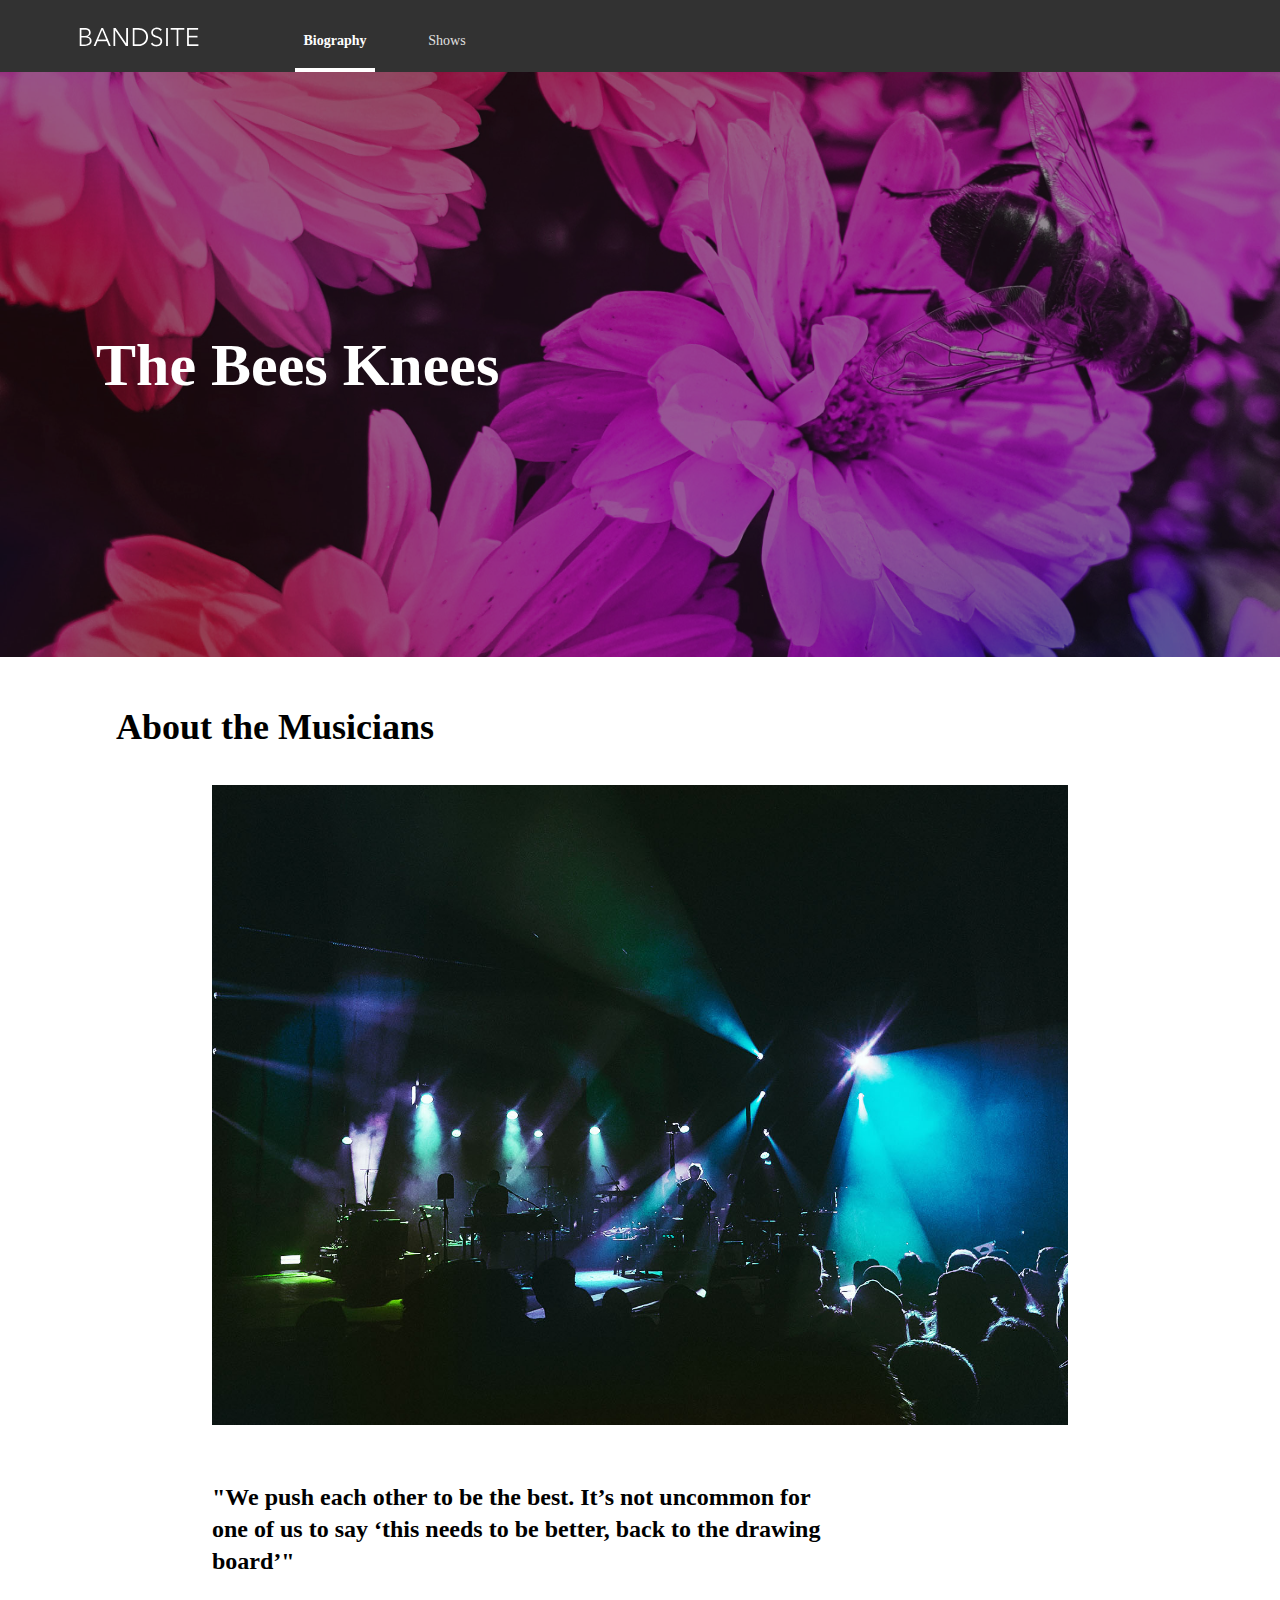
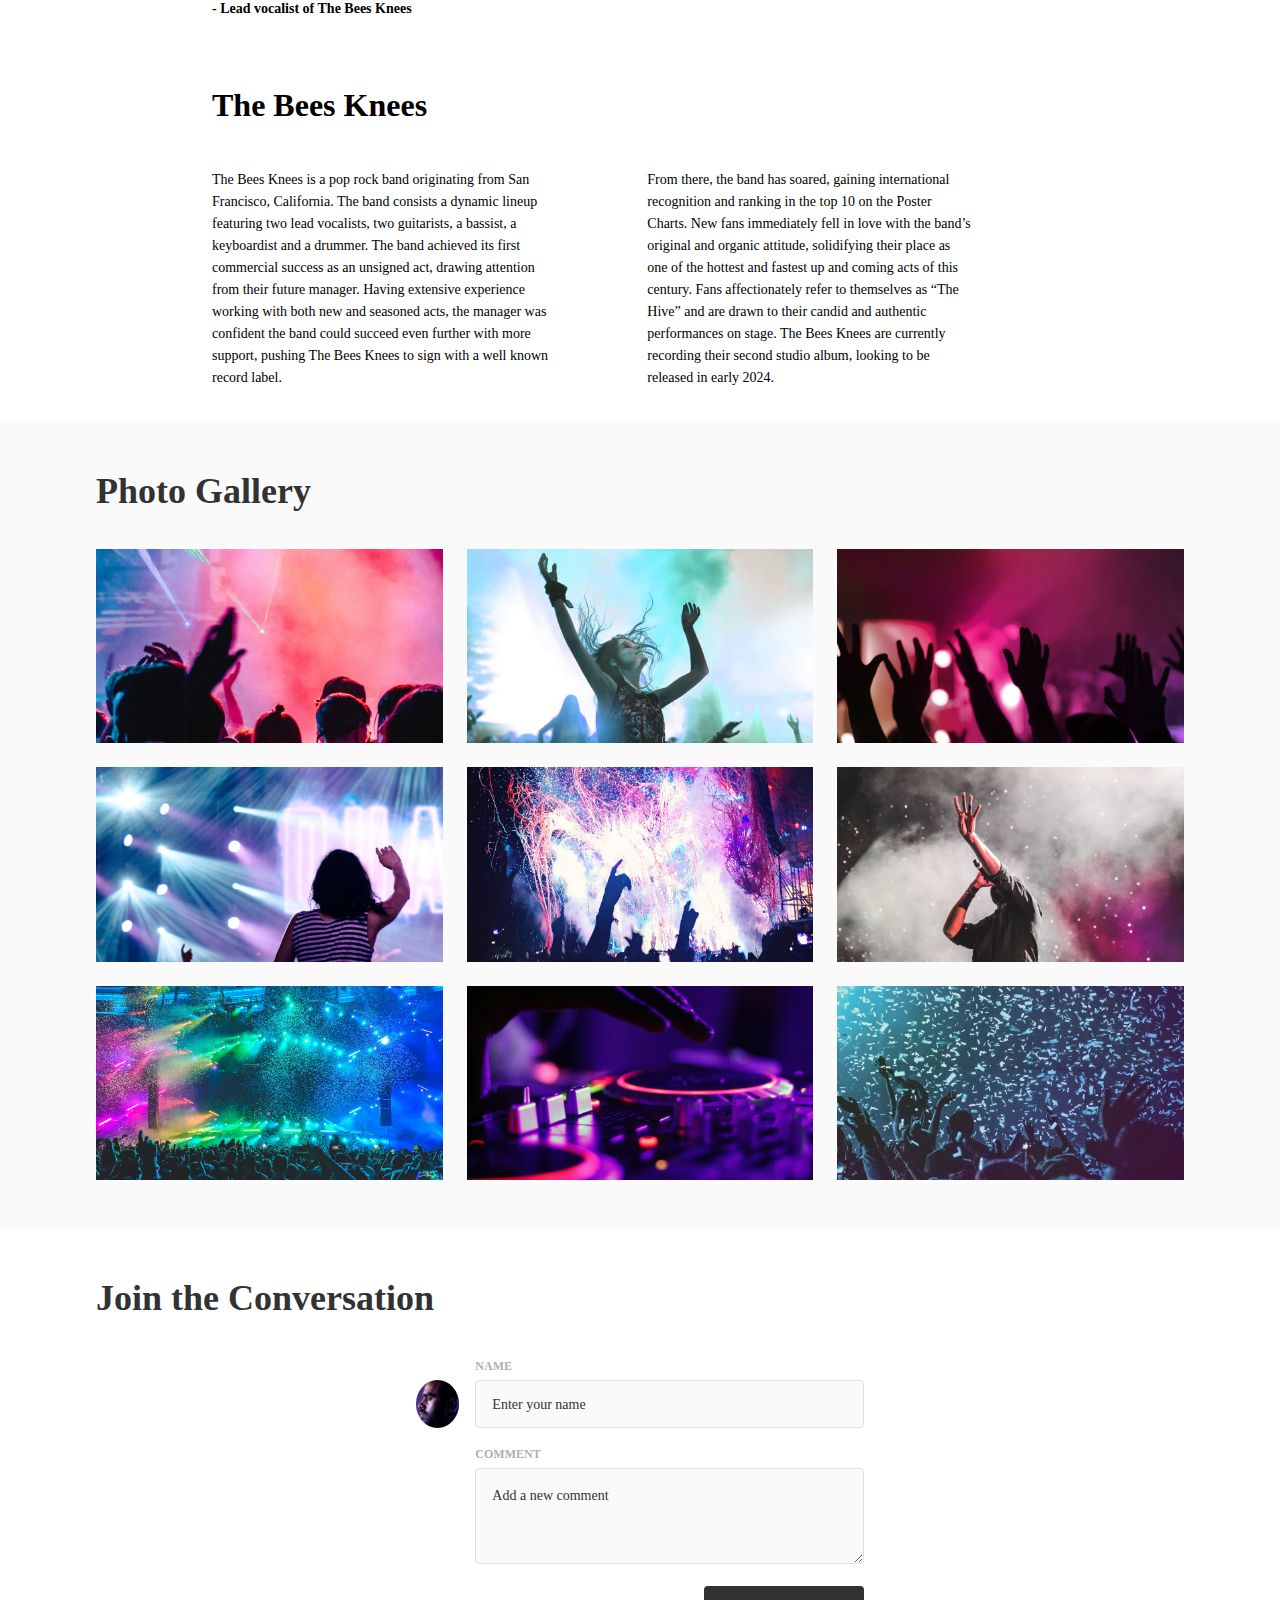
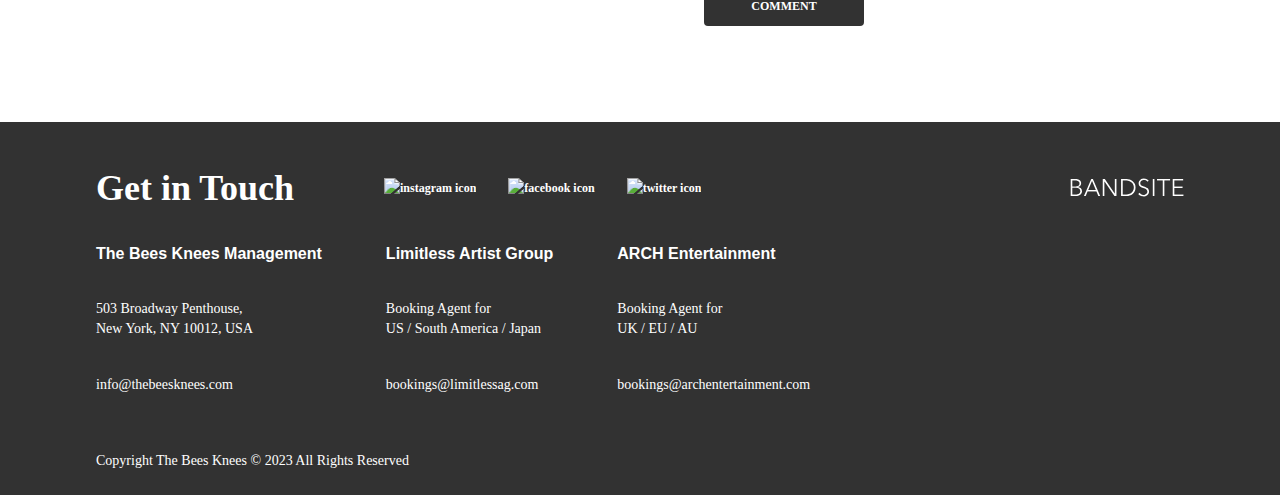
==== commit 7ff73f03: "attempting import export but messed up something" ====
--- a/index.html
+++ b/index.html
@@ -5,6 +5,10 @@
     <meta name="viewport" content="width=device-width, initial-scale=1.0">
     <title>BandSite | Biography</title>
     <link rel="stylesheet" href="./styles/bio.css" />
+    <script>var apiKey = "5c6870dc-469a-4ad6-a187-0f6aac486e41";</script>
+    <script type="module" src="https://unpkg.com/axios/dist/axios.min.js"></script>
+    <script type="module" src="./scripts/index-page.js" defer></script>
+    <script type="module" src="./scripts/band-site-api.js" defer></script>
 </head>
 <body>
     <!-- navigation -->
@@ -152,6 +156,5 @@
             </div>
         </section>
     </footer>
-    <script src="./scripts/index-page.js"></script>
 </body>
 </html>